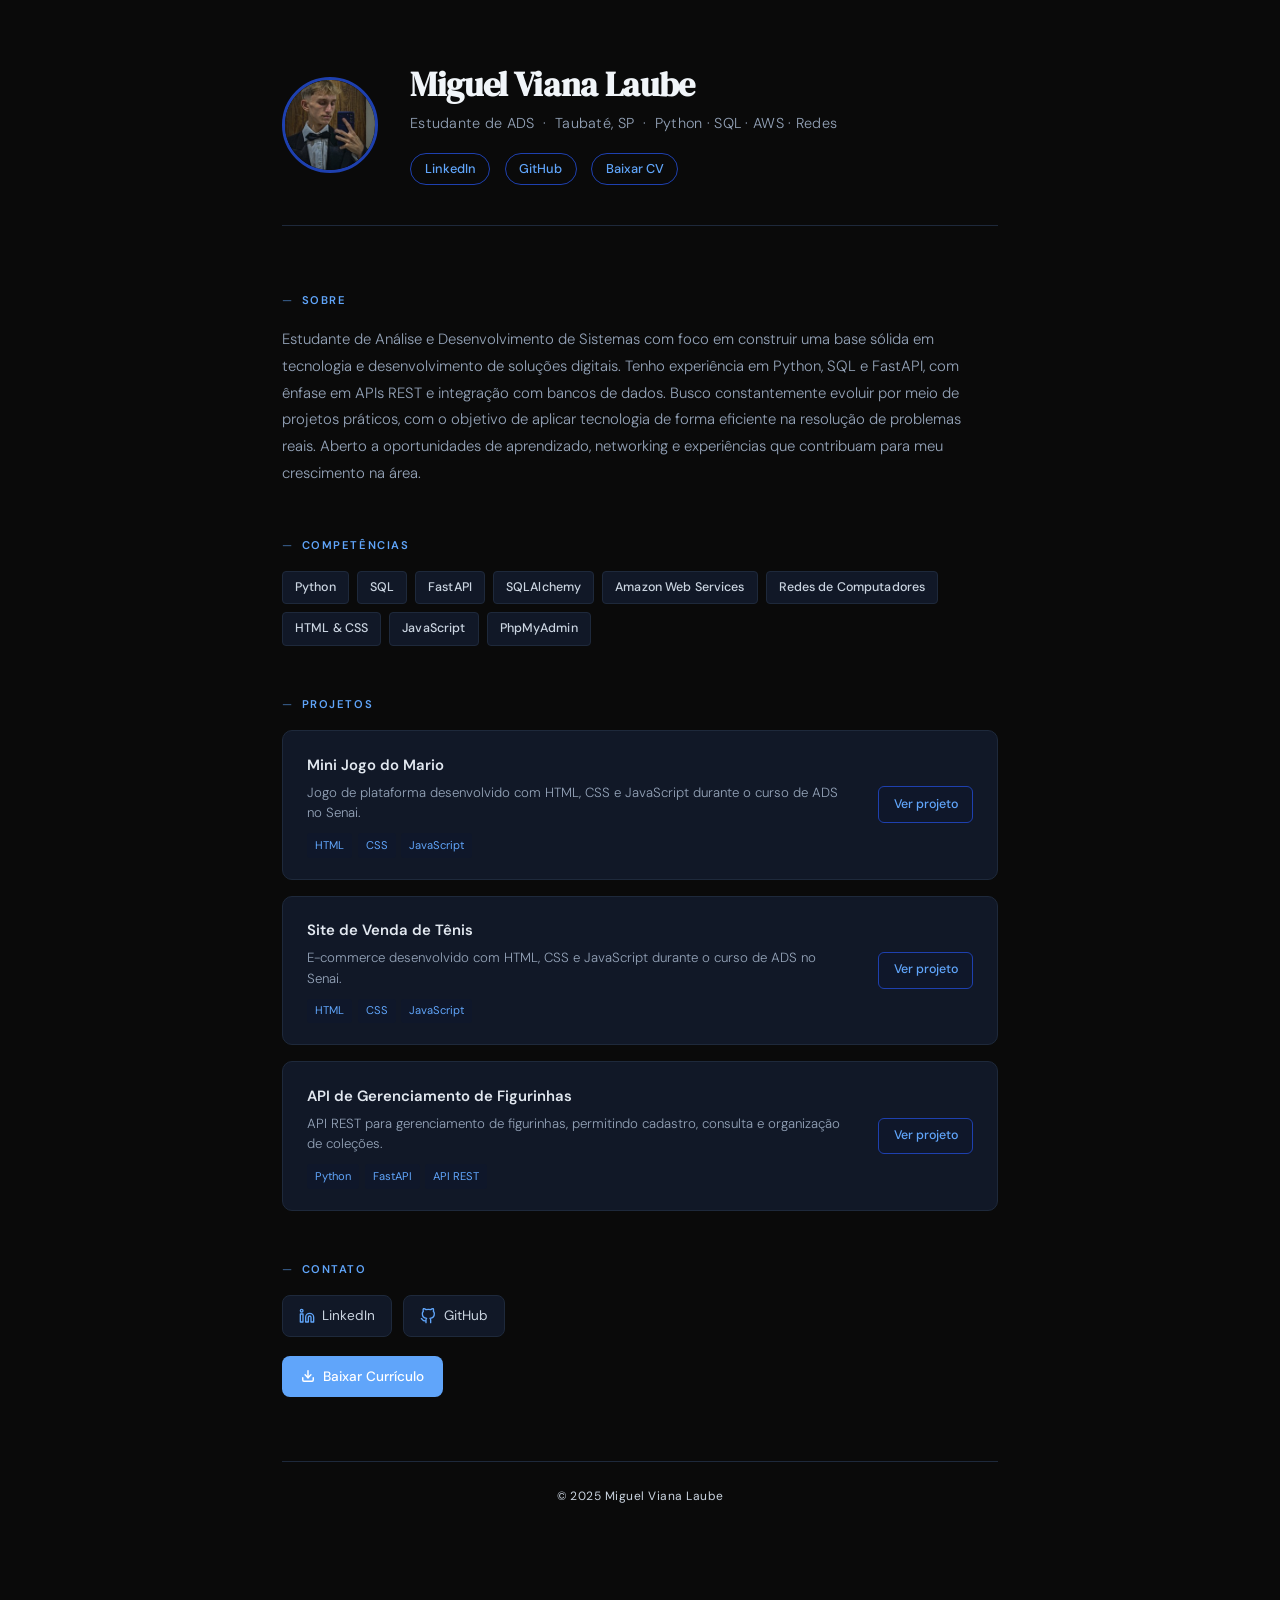
==== index.html @ 4f20aec8 "Atualização do projeto" ====
<!DOCTYPE html>
<html lang="pt-BR">

<head>
  <meta charset="UTF-8" />
  <meta name="viewport" content="width=device-width, initial-scale=1.0" />
  <title>Miguel Viana Laube — Portfólio</title>
  <link
    href="https://fonts.googleapis.com/css2?family=DM+Serif+Display:ital@0;1&family=DM+Sans:ital,opsz,wght@0,9..40,300;0,9..40,400;0,9..40,500;0,9..40,600;1,9..40,300&display=swap"
    rel="stylesheet" />
  <link rel="stylesheet" href="style.css" />
</head>

<body>

  <header>
    <div class="avatar-wrapper" id="avatar-wrapper">
      <span class="avatar-placeholder"><img src="foto.jpg" alt="Miguel Laube" /></span>
      <span class="avatar-label">adicionar foto</span>
    </div>

    <div class="header-text">
      <h1>Miguel Viana Laube</h1>
      <p class="tagline">Estudante de ADS &nbsp;·&nbsp; Taubaté, SP &nbsp;·&nbsp; Python · SQL · AWS · Redes</p>
      <div class="header-links">
        <a href="https://www.linkedin.com/in/miguel-laube-67540333a/" target="_blank">LinkedIn</a>
        <a href="https://github.com/MiguuelLaube" target="_blank">GitHub</a>
        <a href="CurriculoMiguelLaube.pdf" download>Baixar CV</a>
      </div>
    </div>
  </header>

  <section>
    <p class="section-label">Sobre</p>
    <p>
      Estudante de Análise e Desenvolvimento de Sistemas com foco em construir uma base sólida em
      tecnologia e desenvolvimento de soluções digitais. Tenho experiência em Python, SQL e FastAPI,
      com ênfase em APIs REST e integração com bancos de dados. Busco constantemente evoluir por meio de
      projetos práticos, com o objetivo de aplicar tecnologia de forma eficiente na resolução de
      problemas reais. Aberto a oportunidades de aprendizado, networking e experiências que contribuam
      para meu crescimento na área.
    </p>
  </section>

  <section>
    <p class="section-label">Competências</p>
    <div class="skills">
      <span class="skill">Python</span>
      <span class="skill">SQL</span>
      <span class="skill">FastAPI</span>
      <span class="skill">SQLAlchemy</span>
      <span class="skill">Amazon Web Services</span>
      <span class="skill">Redes de Computadores</span>
      <span class="skill">HTML &amp; CSS</span>
      <span class="skill">JavaScript</span>
      <span class="skill">PhpMyAdmin</span>
    </div>
  </section>

  <section>
    <p class="section-label">Projetos</p>
    <div class="projects-grid">

      <div class="project-card">
        <div class="project-body">
          <strong>Mini Jogo do Mario</strong>
          <p>Jogo de plataforma desenvolvido com HTML, CSS e JavaScript durante o curso de ADS no Senai.</p>
          <div class="project-tags">
            <span class="project-tag">HTML</span>
            <span class="project-tag">CSS</span>
            <span class="project-tag">JavaScript</span>
          </div>
        </div>
        <a href="https://github.com/MiguuelLaube/Jogomario.git" class="btn-link" target="_blank">Ver projeto</a>
      </div>
      <div class="project-card">
        <div class="project-body">
          <strong>Site de Venda de Tênis</strong>
          <p>E-commerce desenvolvido com HTML, CSS e JavaScript durante o curso de ADS no Senai.</p>
          <div class="project-tags">
            <span class="project-tag">HTML</span>
            <span class="project-tag">CSS</span>
            <span class="project-tag">JavaScript</span>
          </div>
        </div>
        <a href="https://github.com/MiguuelLaube/Site-Tenis-Senai-Outlet.git" class="btn-link" target="_blank">Ver
          projeto</a>
      </div>

      <div class="project-card">
        <div class="project-body">
          <strong>API de Gerenciamento de Figurinhas</strong>
          <p>API REST para gerenciamento de figurinhas, permitindo cadastro, consulta e organização de coleções.</p>
          <div class="project-tags">
            <span class="project-tag">Python</span>
            <span class="project-tag">FastAPI</span>
            <span class="project-tag">API REST</span>
          </div>
        </div>
        <a href="https://github.com/MiguuelLaube/API-de-figurinhas.git" class="btn-link" target="_blank">Ver projeto</a>
      </div>

    </div>
  </section>

  <section>
    <p class="section-label">Contato</p>
    <div class="contact-row">
      <a class="contact-item" href="https://www.linkedin.com/in/miguel-laube-67540333a/" target="_blank">
        <svg width="16" height="16" viewBox="0 0 24 24" fill="none" stroke="#60a5fa" stroke-width="2"
          stroke-linecap="round" stroke-linejoin="round">
          <path d="M16 8a6 6 0 0 1 6 6v7h-4v-7a2 2 0 0 0-2-2 2 2 0 0 0-2 2v7h-4v-7a6 6 0 0 1 6-6z" />
          <rect x="2" y="9" width="4" height="12" />
          <circle cx="4" cy="4" r="2" />
        </svg>
        LinkedIn
      </a>
      <a class="contact-item" href="https://github.com/MiguuelLaube" target="_blank">
        <svg width="16" height="16" viewBox="0 0 24 24" fill="none" stroke="#60a5fa" stroke-width="2"
          stroke-linecap="round" stroke-linejoin="round">
          <path
            d="M9 19c-5 1.5-5-2.5-7-3m14 6v-3.87a3.37 3.37 0 0 0-.94-2.61c3.14-.35 6.44-1.54 6.44-7A5.44 5.44 0 0 0 20 4.77 5.07 5.07 0 0 0 19.91 1S18.73.65 16 2.48a13.38 13.38 0 0 0-7 0C6.27.65 5.09 1 5.09 1A5.07 5.07 0 0 0 5 4.77a5.44 5.44 0 0 0-1.5 3.78c0 5.42 3.3 6.61 6.44 7A3.37 3.37 0 0 0 9 18.13V22" />
        </svg>
        GitHub
      </a>
    </div>
    <a href="CurriculoMiguelLaube.pdf" download class="cv-btn">
      <svg width="14" height="14" viewBox="0 0 24 24" fill="none" stroke="currentColor" stroke-width="2.5"
        stroke-linecap="round" stroke-linejoin="round">
        <path d="M21 15v4a2 2 0 0 1-2 2H5a2 2 0 0 1-2-2v-4" />
        <polyline points="7 10 12 15 17 10" />
        <line x1="12" y1="15" x2="12" y2="3" />
      </svg>
      Baixar Currículo
    </a>
  </section>

  <footer>© 2025 Miguel Viana Laube</footer>

</body>

</html>
---- style.css ----
:root {
  --navy: #e2e8f0;
  --blue: #60a5fa;
  --blue-mid: #3b82f6;
  --blue-light: #1e40af;
  --ink: #cbd5e1;
  --muted: #94a3b8;
  --border: #1e293b;
  --bg: #0a0a0a;
  --white: #111827;
  --accent: #0f172a;
}

*, *::before, *::after { box-sizing: border-box; margin: 0; padding: 0; }

html { scroll-behavior: smooth; }

body {
  font-family: 'DM Sans', sans-serif;
  background: var(--bg);
  color: var(--ink);
  max-width: 780px;
  margin: 0 auto;
  padding: 4rem 2rem 6rem;
  font-size: 15px;
  line-height: 1.75;
}

/* Header */
header {
  display: flex;
  align-items: center;
  gap: 2rem;
  margin-bottom: 4rem;
  padding-bottom: 2.5rem;
  border-bottom: 1px solid var(--border);
}

.avatar-wrapper {
  flex-shrink: 0;
  width: 96px;
  height: 96px;
  border-radius: 50%;
  overflow: hidden;
  background: var(--accent);
  border: 3px solid var(--blue-light);
  display: flex;
  align-items: center;
  justify-content: center;
  position: relative;
}

.avatar-wrapper img {
  width: 100%;
  height: 100%;
  object-fit: cover;
  display: block;
}

.avatar-placeholder {
  font-size: 2.4rem;
  color: var(--blue-mid);
  user-select: none;
  line-height: 1;
}

.avatar-label {
  position: absolute;
  bottom: -22px;
  left: 50%;
  transform: translateX(-50%);
  font-size: 0.65rem;
  color: var(--muted);
  white-space: nowrap;
  font-style: italic;
  pointer-events: none;
}

.header-text h1 {
  font-family: 'DM Serif Display', serif;
  font-size: 2.1rem;
  color: #f1f5f9;
  line-height: 1.2;
  letter-spacing: -0.01em;
}

.header-text .tagline {
  color: var(--muted);
  font-size: 0.9rem;
  margin-top: 0.4rem;
  font-weight: 300;
  letter-spacing: 0.02em;
}

.header-links {
  display: flex;
  gap: 0.9rem;
  margin-top: 1rem;
  flex-wrap: wrap;
}

.header-links a {
  font-size: 0.8rem;
  font-weight: 500;
  color: var(--blue);
  text-decoration: none;
  border: 1px solid var(--blue-light);
  border-radius: 99px;
  padding: 0.25rem 0.85rem;
  transition: background 0.18s, color 0.18s;
}

.header-links a:hover {
  background: var(--blue);
  color: #fff;
  border-color: var(--blue);
}

/* Sections */
section { margin-bottom: 3rem; }

.section-label {
  font-size: 0.7rem;
  text-transform: uppercase;
  letter-spacing: 0.14em;
  color: var(--blue);
  font-weight: 600;
  margin-bottom: 1rem;
}

.section-label::before {
  content: '—';
  margin-right: 0.5rem;
  opacity: 0.5;
}

p {
  color: #94a3b8;
  font-size: 0.93rem;
  font-weight: 300;
  line-height: 1.8;
}

/* Skills */
.skills {
  display: flex;
  flex-wrap: wrap;
  gap: 0.5rem;
}

.skill {
  font-size: 0.78rem;
  font-weight: 500;
  color: #cbd5e1;
  background: var(--white);
  border: 1px solid var(--border);
  border-radius: 4px;
  padding: 0.3rem 0.75rem;
  letter-spacing: 0.01em;
  transition: border-color 0.15s, background 0.15s;
}

.skill:hover {
  border-color: var(--blue-light);
  background: var(--accent);
}

/* Projects */
.projects-grid {
  display: grid;
  gap: 1rem;
}

.project-card {
  background: var(--white);
  border: 1px solid var(--border);
  border-radius: 10px;
  padding: 1.3rem 1.5rem;
  display: flex;
  justify-content: space-between;
  align-items: flex-start;
  gap: 1.5rem;
  transition: box-shadow 0.2s, border-color 0.2s;
}

.project-card:hover {
  box-shadow: 0 4px 20px rgba(29, 78, 216, 0.08);
  border-color: var(--blue-light);
}

.project-body { flex: 1; }

.project-body strong {
  display: block;
  font-size: 0.93rem;
  font-weight: 600;
  color: #e2e8f0;
  margin-bottom: 0.3rem;
}

.project-body p {
  font-size: 0.83rem;
  color: var(--muted);
  line-height: 1.55;
}

.project-tags {
  display: flex;
  flex-wrap: wrap;
  gap: 0.35rem;
  margin-top: 0.6rem;
}

.project-tag {
  font-size: 0.7rem;
  color: var(--blue);
  background: var(--accent);
  border-radius: 3px;
  padding: 0.15rem 0.5rem;
}

.btn-link {
  display: inline-block;
  font-size: 0.78rem;
  font-weight: 500;
  color: var(--blue);
  background: var(--accent);
  border: 1px solid var(--blue-light);
  border-radius: 6px;
  padding: 0.4rem 0.9rem;
  text-decoration: none;
  white-space: nowrap;
  flex-shrink: 0;
  align-self: center;
  transition: background 0.18s, color 0.18s;
}

.btn-link:hover {
  background: var(--blue);
  color: #fff;
  border-color: var(--blue);
}

.btn-link.disabled {
  opacity: 0.35;
  pointer-events: none;
}

/* Contact */
.contact-row {
  display: flex;
  flex-wrap: wrap;
  gap: 0.7rem;
  margin-top: 0.5rem;
}

.contact-item {
  display: flex;
  align-items: center;
  gap: 0.45rem;
  font-size: 0.85rem;
  color: #cbd5e1;
  text-decoration: none;
  font-weight: 400;
  border: 1px solid var(--border);
  border-radius: 8px;
  padding: 0.5rem 1rem;
  background: var(--white);
  transition: border-color 0.18s, box-shadow 0.18s;
}

.contact-item:hover {
  border-color: var(--blue-light);
  box-shadow: 0 2px 10px rgba(29, 78, 216, 0.07);
}

.contact-item svg {
  flex-shrink: 0;
}

.cv-btn {
  display: inline-flex;
  align-items: center;
  gap: 0.5rem;
  font-size: 0.85rem;
  font-weight: 500;
  color: #fff;
  background: var(--blue);
  border: none;
  border-radius: 8px;
  padding: 0.55rem 1.2rem;
  text-decoration: none;
  margin-top: 1.2rem;
  cursor: pointer;
  transition: background 0.18s;
}

.cv-btn:hover { background: #1a43c8; }

/* Footer */
footer {
  margin-top: 4rem;
  padding-top: 1.5rem;
  border-top: 1px solid var(--border);
  font-size: 0.75rem;
  color: #cbd5e1;
  text-align: center;
  letter-spacing: 0.04em;
}

/* Responsive */
@media (max-width: 520px) {
  header { flex-direction: column; align-items: flex-start; gap: 1.2rem; }
  .project-card { flex-direction: column; }
  .btn-link { align-self: flex-start; }
}
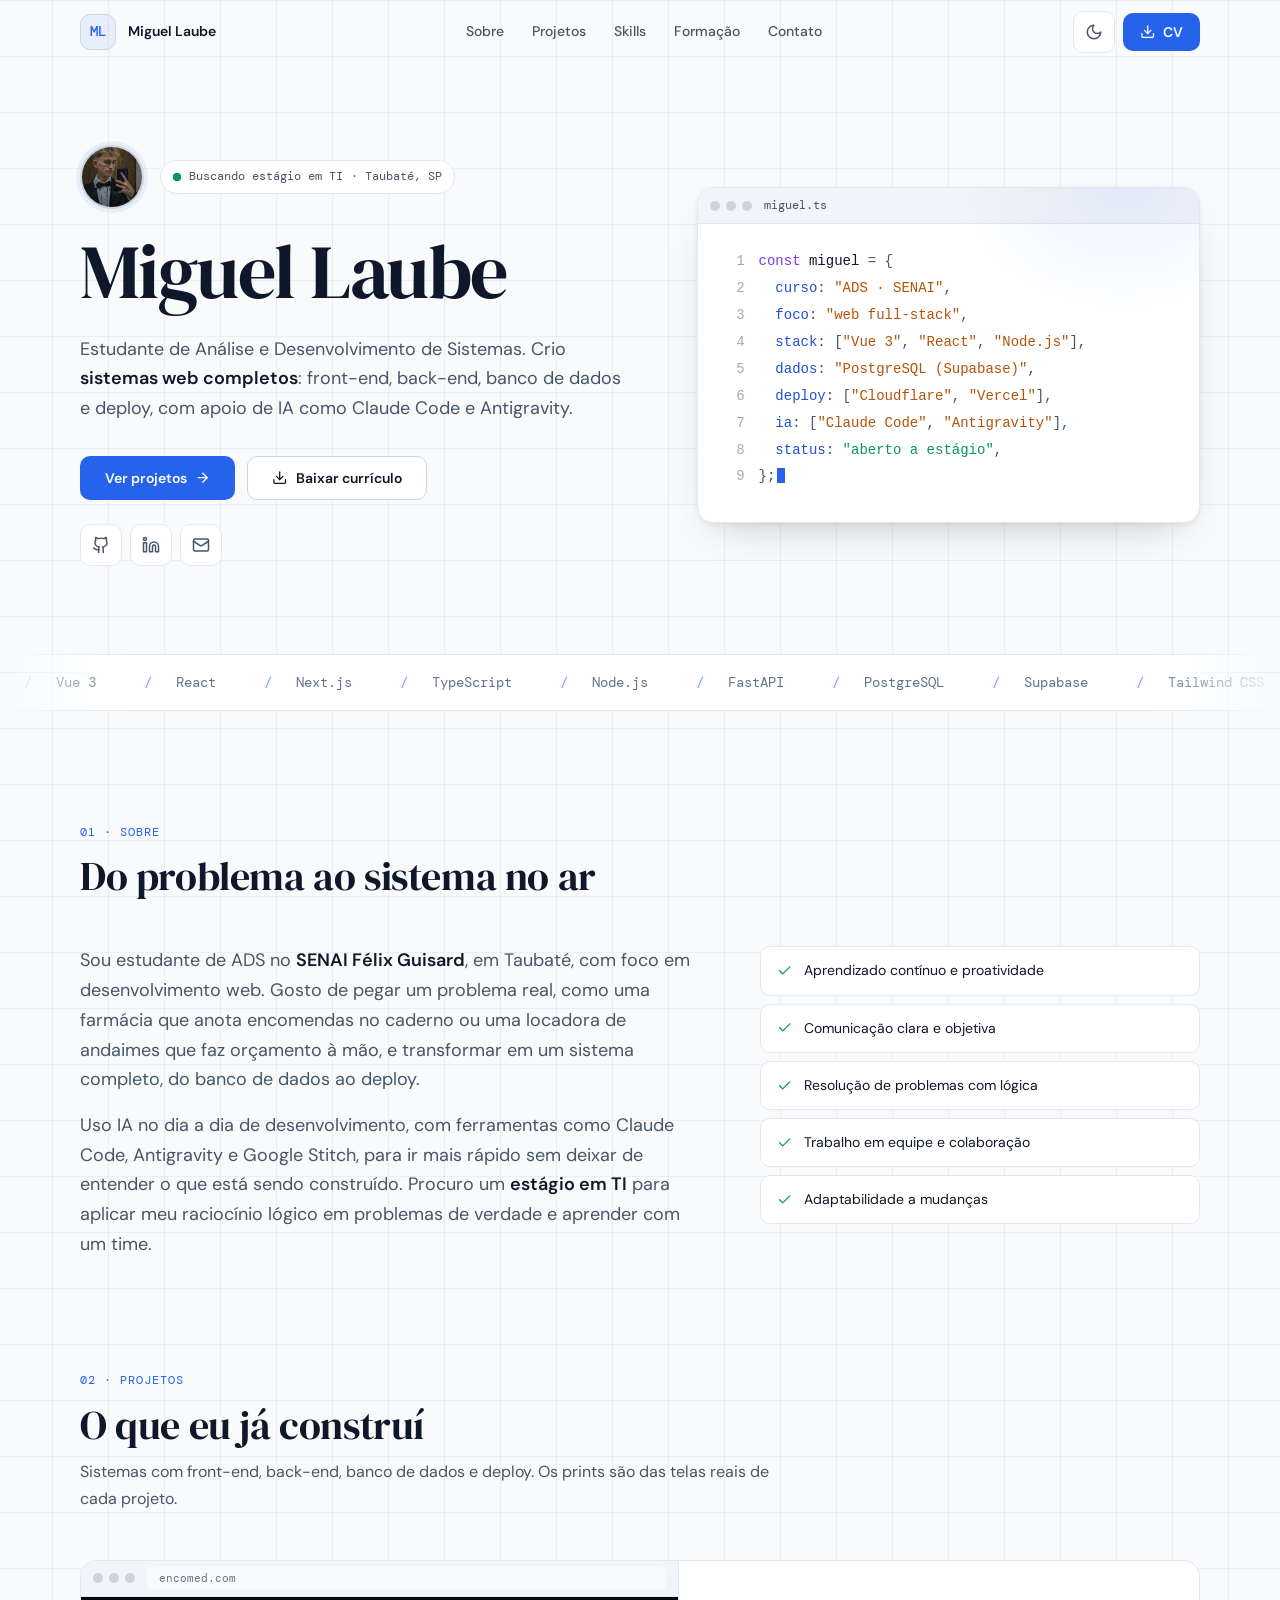
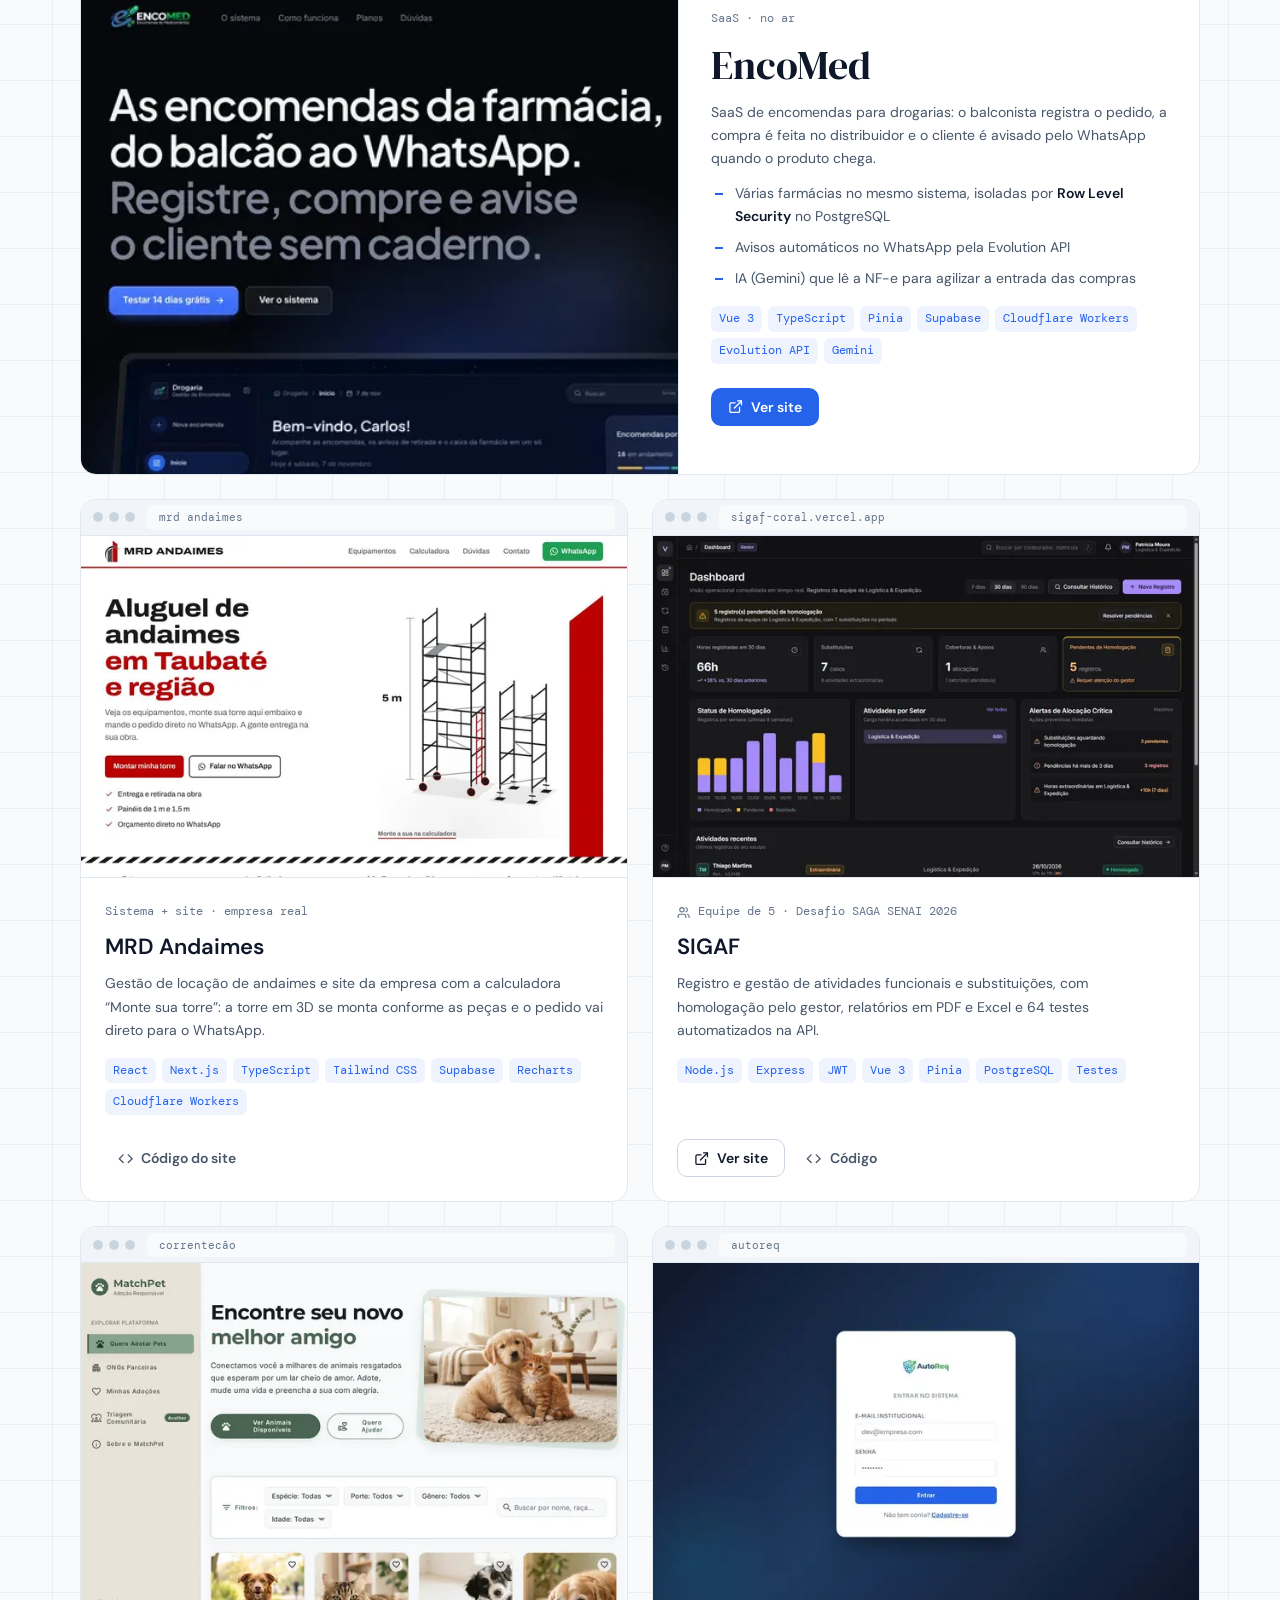
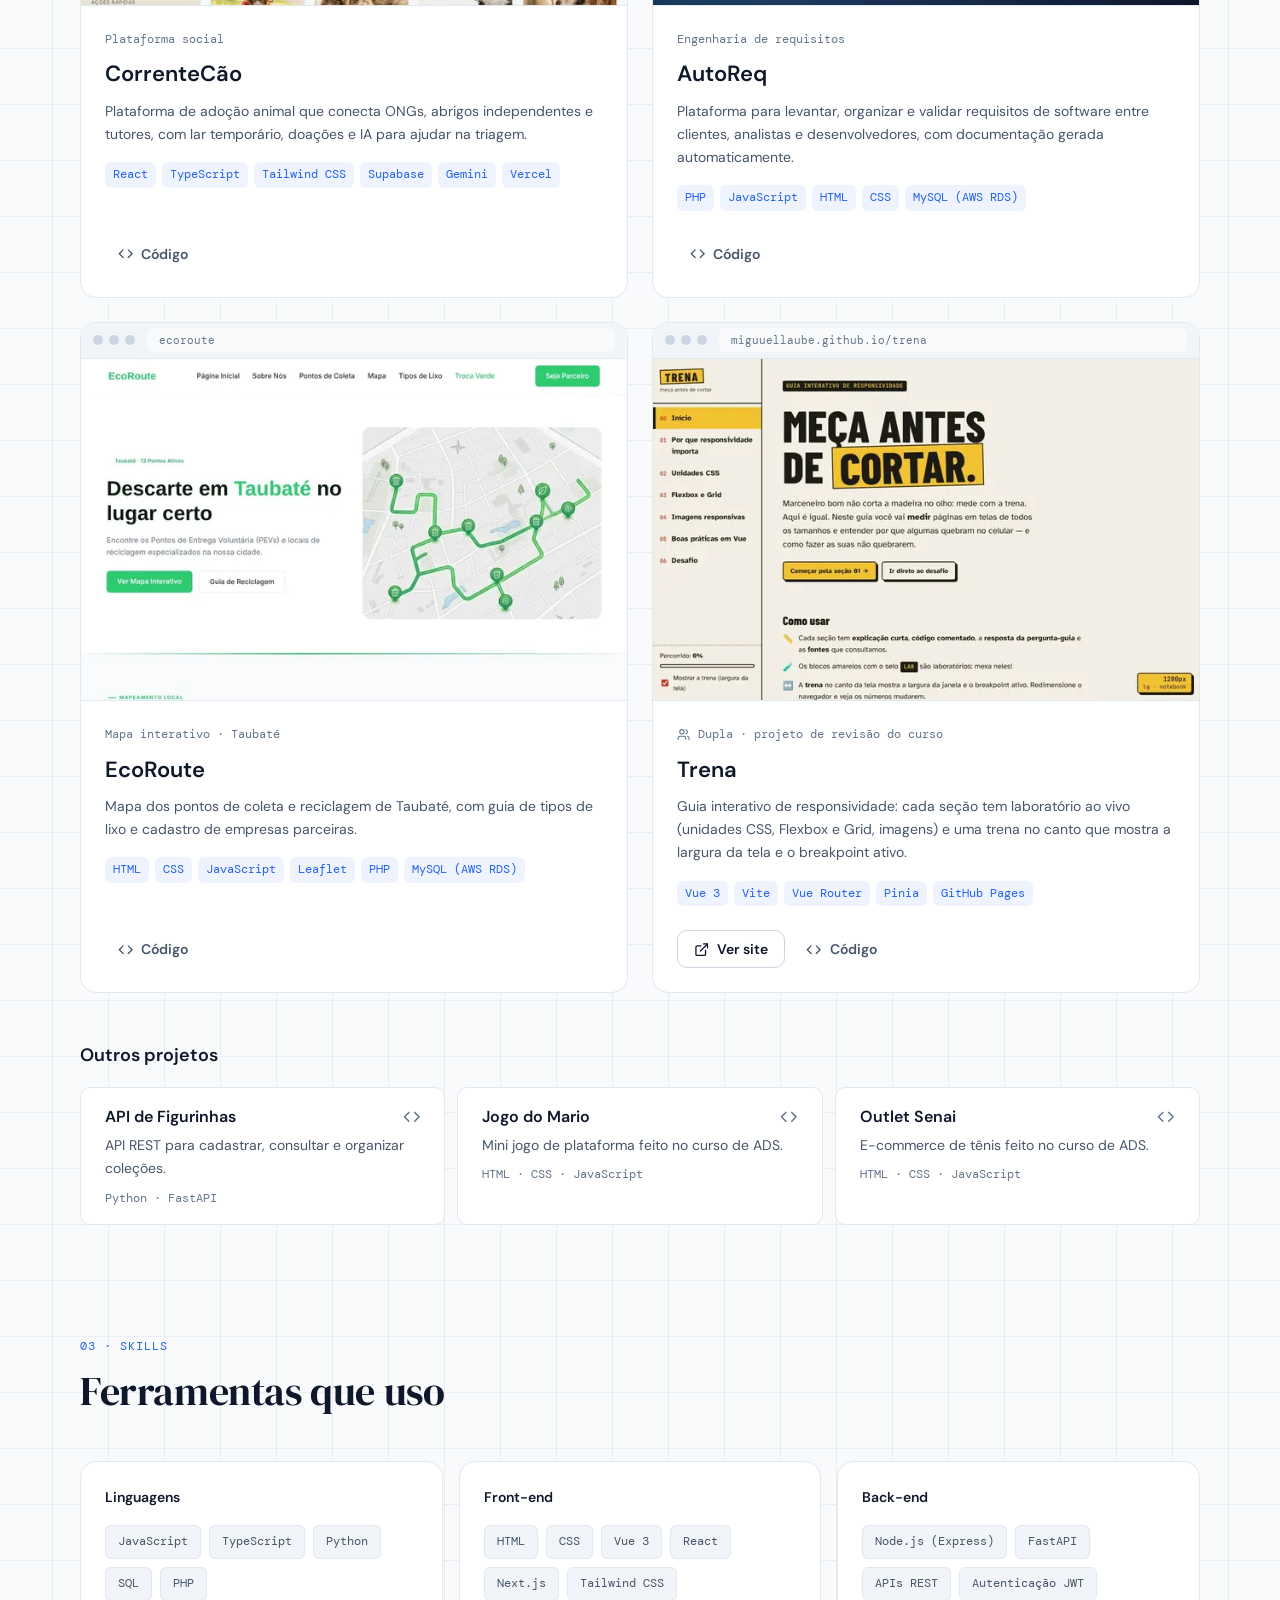
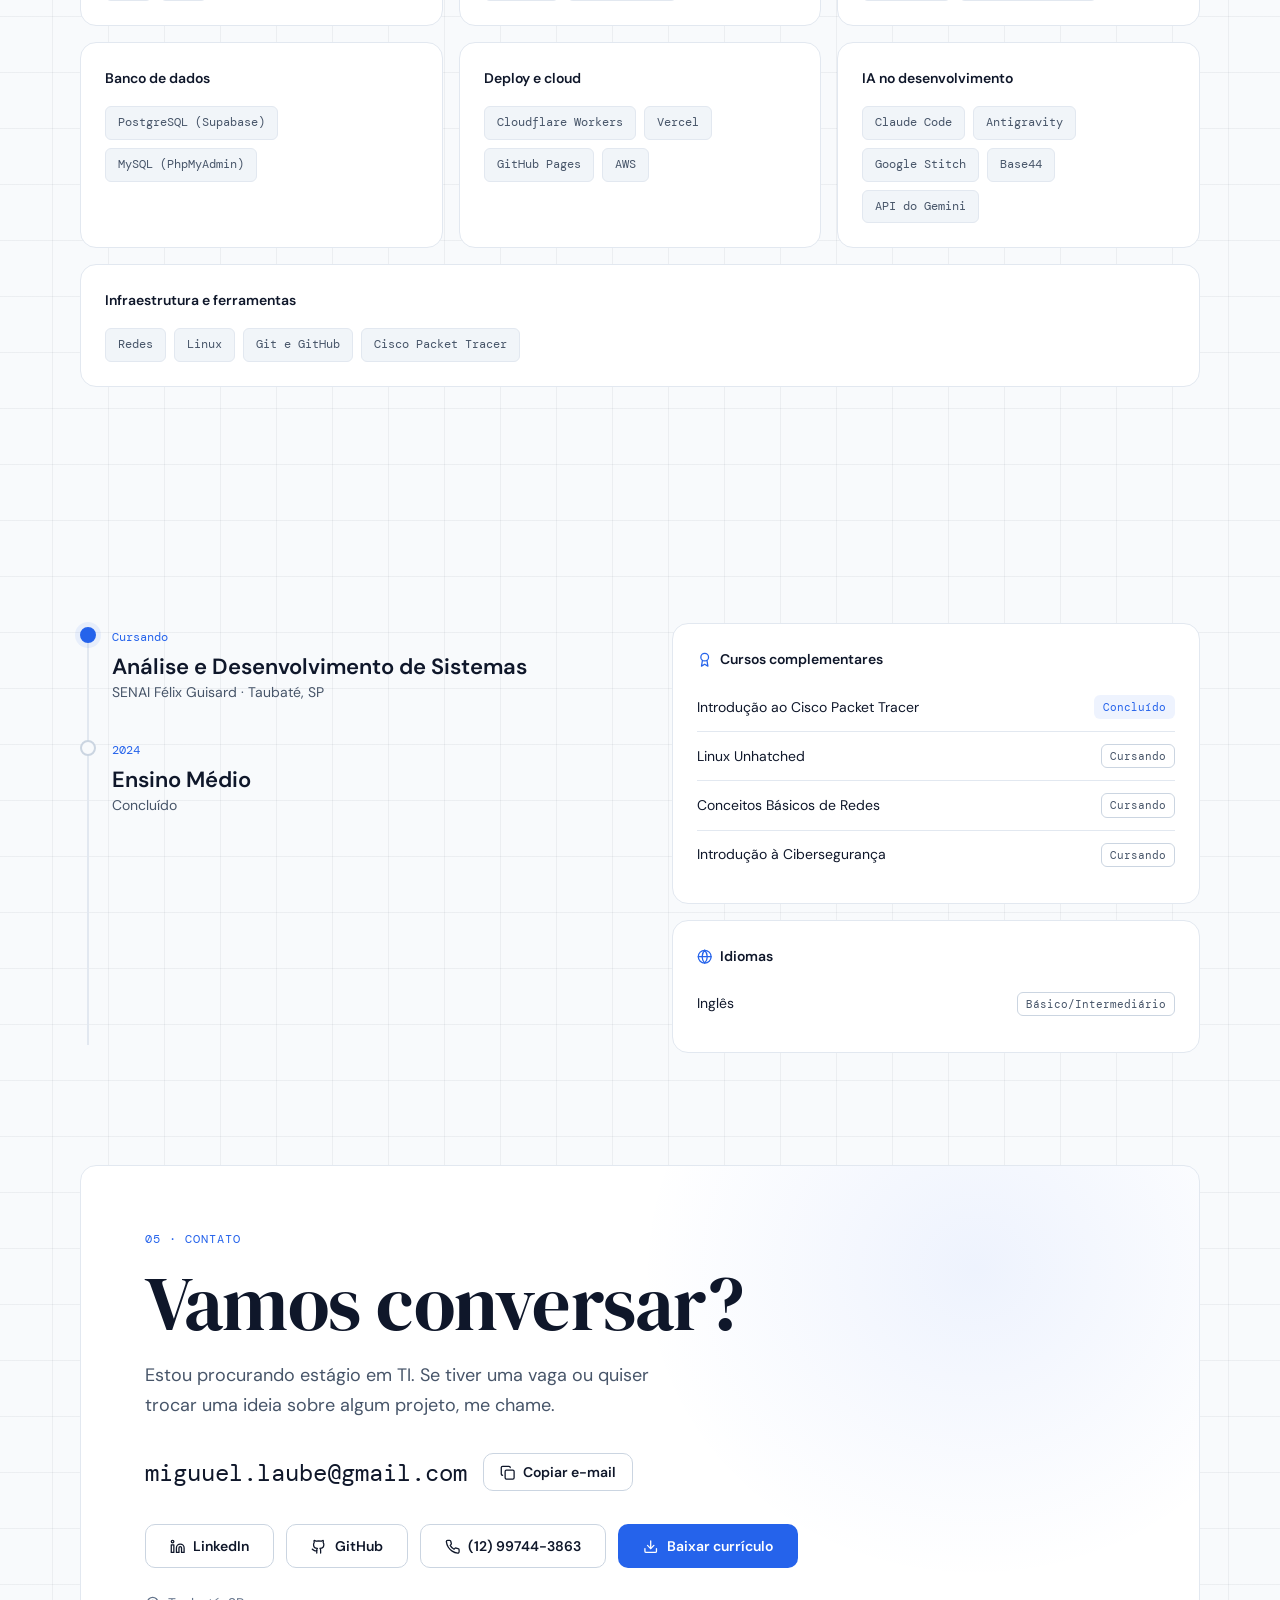
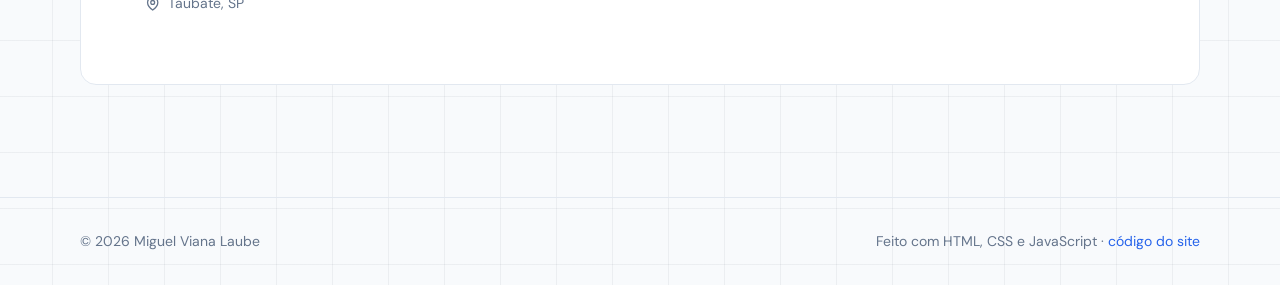
==== commit 33330641: "Atualiza o portfólio com base no novo currículo - Novo layout responsivo (celular, tablet e desktop)" ====
--- a/index.html
+++ b/index.html
@@ -4,139 +4,536 @@
 <head>
   <meta charset="UTF-8" />
   <meta name="viewport" content="width=device-width, initial-scale=1.0" />
-  <title>Miguel Viana Laube — Portfólio</title>
+  <title>Miguel Laube · Desenvolvedor Web</title>
+  <meta name="description"
+    content="Portfólio de Miguel Viana Laube, estudante de ADS no SENAI Félix Guisard (Taubaté, SP). Sistemas web completos: front-end, back-end, banco de dados e deploy." />
+  <meta name="theme-color" content="#0a0d14" />
+  <meta property="og:type" content="website" />
+  <meta property="og:title" content="Miguel Laube · Desenvolvedor Web" />
+  <meta property="og:description"
+    content="Sistemas web completos: front-end, back-end, banco de dados e deploy. Buscando estágio em TI." />
+  <meta property="og:image" content="https://miguuellaube.github.io/portifolio/assets/og.png" />
+  <meta property="og:url" content="https://miguuellaube.github.io/portifolio/" />
+  <meta name="twitter:card" content="summary_large_image" />
+  <link rel="icon" href="assets/favicon.svg" type="image/svg+xml" />
+
+  <script>
+    // Aplica o tema antes de pintar a página (evita piscar).
+    (function () {
+      document.documentElement.classList.add('js');
+      var t = null;
+      try { t = localStorage.getItem('tema'); } catch (e) { }
+      if (!t) t = window.matchMedia && matchMedia('(prefers-color-scheme: light)').matches ? 'light' : 'dark';
+      document.documentElement.setAttribute('data-theme', t);
+    })();
+  </script>
+
+  <link rel="preconnect" href="https://fonts.googleapis.com" />
+  <link rel="preconnect" href="https://fonts.gstatic.com" crossorigin />
   <link
-    href="https://fonts.googleapis.com/css2?family=DM+Serif+Display:ital@0;1&family=DM+Sans:ital,opsz,wght@0,9..40,300;0,9..40,400;0,9..40,500;0,9..40,600;1,9..40,300&display=swap"
+    href="https://fonts.googleapis.com/css2?family=DM+Mono:wght@400;500&family=DM+Sans:opsz,wght@9..40,400;9..40,500;9..40,600&family=DM+Serif+Display&display=swap"
     rel="stylesheet" />
   <link rel="stylesheet" href="style.css" />
+  <script src="script.js" defer></script>
 </head>
 
 <body>
-
-  <header>
-    <div class="avatar-wrapper" id="avatar-wrapper">
-      <span class="avatar-placeholder"><img src="foto.jpg" alt="Miguel Laube" /></span>
-      <span class="avatar-label">adicionar foto</span>
-    </div>
-
-    <div class="header-text">
-      <h1>Miguel Viana Laube</h1>
-      <p class="tagline">Estudante de ADS &nbsp;·&nbsp; Taubaté, SP &nbsp;·&nbsp; Python · SQL · AWS · Redes</p>
-      <div class="header-links">
-        <a href="https://www.linkedin.com/in/miguel-laube-67540333a/" target="_blank">LinkedIn</a>
-        <a href="https://github.com/MiguuelLaube" target="_blank">GitHub</a>
-        <a href="CurriculoMiguelLaube.pdf" download>Baixar CV</a>
+  <a class="skip-link" href="#conteudo">Pular para o conteúdo</a>
+  <div class="progress" aria-hidden="true"><span></span></div>
+
+  <!-- Ícones (SVG sprite, traço estilo Lucide) -->
+  <svg width="0" height="0" style="position:absolute" aria-hidden="true">
+    <symbol id="i-github" viewBox="0 0 24 24"><path d="M15 22v-4a4.8 4.8 0 0 0-1-3.5c3 0 6-2 6-5.5.08-1.25-.27-2.48-1-3.5.28-1.15.28-2.35 0-3.5 0 0-1 0-3 1.5-2.64-.5-5.36-.5-8 0C6 2 5 2 5 2c-.3 1.15-.3 2.35 0 3.5A5.4 5.4 0 0 0 4 9c0 3.5 3 5.5 6 5.5-.39.49-.68 1.05-.85 1.65S8.93 17.38 9 18v4"/><path d="M9 18c-4.51 2-5-2-7-2"/></symbol>
+    <symbol id="i-linkedin" viewBox="0 0 24 24"><path d="M16 8a6 6 0 0 1 6 6v7h-4v-7a2 2 0 0 0-2-2 2 2 0 0 0-2 2v7h-4v-7a6 6 0 0 1 6-6z"/><rect width="4" height="12" x="2" y="9"/><circle cx="4" cy="4" r="2"/></symbol>
+    <symbol id="i-mail" viewBox="0 0 24 24"><rect width="20" height="16" x="2" y="4" rx="2"/><path d="m22 7-8.97 5.7a1.94 1.94 0 0 1-2.06 0L2 7"/></symbol>
+    <symbol id="i-phone" viewBox="0 0 24 24"><path d="M22 16.92v3a2 2 0 0 1-2.18 2 19.79 19.79 0 0 1-8.63-3.07 19.5 19.5 0 0 1-6-6 19.79 19.79 0 0 1-3.07-8.67A2 2 0 0 1 4.11 2h3a2 2 0 0 1 2 1.72 12.84 12.84 0 0 0 .7 2.81 2 2 0 0 1-.45 2.11L8.09 9.91a16 16 0 0 0 6 6l1.27-1.27a2 2 0 0 1 2.11-.45 12.84 12.84 0 0 0 2.81.7A2 2 0 0 1 22 16.92z"/></symbol>
+    <symbol id="i-download" viewBox="0 0 24 24"><path d="M21 15v4a2 2 0 0 1-2 2H5a2 2 0 0 1-2-2v-4"/><polyline points="7 10 12 15 17 10"/><line x1="12" x2="12" y1="15" y2="3"/></symbol>
+    <symbol id="i-arrow" viewBox="0 0 24 24"><path d="M5 12h14"/><path d="m12 5 7 7-7 7"/></symbol>
+    <symbol id="i-external" viewBox="0 0 24 24"><path d="M15 3h6v6"/><path d="M10 14 21 3"/><path d="M18 13v6a2 2 0 0 1-2 2H5a2 2 0 0 1-2-2V8a2 2 0 0 1 2-2h6"/></symbol>
+    <symbol id="i-code" viewBox="0 0 24 24"><polyline points="16 18 22 12 16 6"/><polyline points="8 6 2 12 8 18"/></symbol>
+    <symbol id="i-sun" viewBox="0 0 24 24"><circle cx="12" cy="12" r="4"/><path d="M12 2v2M12 20v2m-7.07-14.07 1.41 1.41m11.32 11.32 1.41 1.41M2 12h2m16 0h2M6.34 17.66l-1.41 1.41M19.07 4.93l-1.41 1.41"/></symbol>
+    <symbol id="i-moon" viewBox="0 0 24 24"><path d="M12 3a6 6 0 0 0 9 9 9 9 0 1 1-9-9Z"/></symbol>
+    <symbol id="i-menu" viewBox="0 0 24 24"><line x1="4" x2="20" y1="7" y2="7"/><line x1="4" x2="20" y1="12" y2="12"/><line x1="4" x2="20" y1="17" y2="17"/></symbol>
+    <symbol id="i-x" viewBox="0 0 24 24"><path d="M18 6 6 18"/><path d="m6 6 12 12"/></symbol>
+    <symbol id="i-copy" viewBox="0 0 24 24"><rect width="14" height="14" x="8" y="8" rx="2"/><path d="M4 16c-1.1 0-2-.9-2-2V4c0-1.1.9-2 2-2h10c1.1 0 2 .9 2 2"/></symbol>
+    <symbol id="i-check" viewBox="0 0 24 24"><path d="M20 6 9 17l-5-5"/></symbol>
+    <symbol id="i-pin" viewBox="0 0 24 24"><path d="M20 10c0 6-8 12-8 12s-8-6-8-12a8 8 0 0 1 16 0Z"/><circle cx="12" cy="10" r="3"/></symbol>
+    <symbol id="i-users" viewBox="0 0 24 24"><path d="M16 21v-2a4 4 0 0 0-4-4H6a4 4 0 0 0-4 4v2"/><circle cx="9" cy="7" r="4"/><path d="M22 21v-2a4 4 0 0 0-3-3.87M16 3.13a4 4 0 0 1 0 7.75"/></symbol>
+    <symbol id="i-award" viewBox="0 0 24 24"><circle cx="12" cy="8" r="6"/><path d="M15.48 12.89 17 22l-5-3-5 3 1.52-9.11"/></symbol>
+    <symbol id="i-globe" viewBox="0 0 24 24"><circle cx="12" cy="12" r="10"/><path d="M12 2a14.5 14.5 0 0 0 0 20 14.5 14.5 0 0 0 0-20"/><path d="M2 12h20"/></symbol>
+  </svg>
+
+  <header class="nav" id="nav">
+    <div class="nav__inner container">
+      <a class="nav__brand" href="#inicio" aria-label="Miguel Laube, início">
+        <span class="nav__mono" aria-hidden="true">ML</span>
+        <span class="nav__name">Miguel Laube</span>
+      </a>
+
+      <nav class="nav__menu" id="menu" aria-label="Principal">
+        <ul>
+          <li><a href="#sobre">Sobre</a></li>
+          <li><a href="#projetos">Projetos</a></li>
+          <li><a href="#skills">Skills</a></li>
+          <li><a href="#formacao">Formação</a></li>
+          <li><a href="#contato">Contato</a></li>
+        </ul>
+        <a class="btn btn--primary nav__cv-mobile" href="CurriculoMiguelLaube.pdf" download>
+          <svg class="icon" aria-hidden="true"><use href="#i-download" /></svg> Baixar currículo
+        </a>
+      </nav>
+
+      <div class="nav__actions">
+        <button class="icon-btn" id="tema" type="button" aria-label="Mudar para tema claro">
+          <svg class="icon icon--sun" aria-hidden="true"><use href="#i-sun" /></svg>
+          <svg class="icon icon--moon" aria-hidden="true"><use href="#i-moon" /></svg>
+        </button>
+        <a class="btn btn--primary btn--sm nav__cv" href="CurriculoMiguelLaube.pdf" download>
+          <svg class="icon" aria-hidden="true"><use href="#i-download" /></svg> CV
+        </a>
+        <button class="icon-btn nav__toggle" id="menu-btn" type="button" aria-controls="menu" aria-expanded="false"
+          aria-label="Abrir menu">
+          <svg class="icon icon--open" aria-hidden="true"><use href="#i-menu" /></svg>
+          <svg class="icon icon--close" aria-hidden="true"><use href="#i-x" /></svg>
+        </button>
       </div>
     </div>
   </header>
 
-  <section>
-    <p class="section-label">Sobre</p>
-    <p>
-      Estudante de Análise e Desenvolvimento de Sistemas com foco em construir uma base sólida em
-      tecnologia e desenvolvimento de soluções digitais. Tenho experiência em Python, SQL e FastAPI,
-      com ênfase em APIs REST e integração com bancos de dados. Busco constantemente evoluir por meio de
-      projetos práticos, com o objetivo de aplicar tecnologia de forma eficiente na resolução de
-      problemas reais. Aberto a oportunidades de aprendizado, networking e experiências que contribuam
-      para meu crescimento na área.
-    </p>
-  </section>
-
-  <section>
-    <p class="section-label">Competências</p>
-    <div class="skills">
-      <span class="skill">Python</span>
-      <span class="skill">SQL</span>
-      <span class="skill">FastAPI</span>
-      <span class="skill">SQLAlchemy</span>
-      <span class="skill">Amazon Web Services</span>
-      <span class="skill">Redes de Computadores</span>
-      <span class="skill">HTML &amp; CSS</span>
-      <span class="skill">JavaScript</span>
-      <span class="skill">PhpMyAdmin</span>
+  <main id="conteudo">
+    <!-- HERO -->
+    <section class="hero container" id="inicio" aria-labelledby="hero-title">
+      <div class="hero__text">
+        <div class="hero__id intro" style="--d:0">
+          <img class="hero__photo" src="foto.jpg" width="200" height="200" alt="Foto de Miguel Laube" />
+          <p class="status"><span class="status__dot" aria-hidden="true"></span>Buscando estágio em TI<span class="status__where"> · Taubaté, SP</span></p>
+        </div>
+
+        <h1 class="hero__title intro" id="hero-title" style="--d:1">Miguel Laube</h1>
+        <p class="hero__lead intro" style="--d:2">
+          Estudante de Análise e Desenvolvimento de Sistemas. Crio <strong>sistemas web completos</strong>:
+          front-end, back-end, banco de dados e deploy, com apoio de IA como Claude Code e Antigravity.
+        </p>
+
+        <div class="hero__cta intro" style="--d:3">
+          <a class="btn btn--primary" href="#projetos">Ver projetos
+            <svg class="icon" aria-hidden="true"><use href="#i-arrow" /></svg></a>
+          <a class="btn btn--secondary" href="CurriculoMiguelLaube.pdf" download>
+            <svg class="icon" aria-hidden="true"><use href="#i-download" /></svg> Baixar currículo</a>
+        </div>
+
+        <ul class="hero__social intro" style="--d:4" aria-label="Redes">
+          <li><a class="icon-btn" href="https://github.com/MiguuelLaube" target="_blank" rel="noopener"
+              aria-label="GitHub"><svg class="icon" aria-hidden="true"><use href="#i-github" /></svg></a></li>
+          <li><a class="icon-btn" href="https://www.linkedin.com/in/miguel-laube-67540333a/" target="_blank"
+              rel="noopener" aria-label="LinkedIn"><svg class="icon" aria-hidden="true"><use href="#i-linkedin" /></svg></a></li>
+          <li><a class="icon-btn" href="mailto:miguuel.laube@gmail.com" aria-label="E-mail"><svg class="icon"
+                aria-hidden="true"><use href="#i-mail" /></svg></a></li>
+        </ul>
+      </div>
+
+      <figure class="code-card intro" style="--d:2" aria-label="Resumo em formato de código">
+        <div class="code-card__bar" aria-hidden="true">
+          <span class="dots"><i></i><i></i><i></i></span>
+          <span class="code-card__tab">miguel.ts</span>
+        </div>
+        <pre class="code-card__body" id="codigo"><code><span class="ln"><span class="k">const</span> <span class="v">miguel</span> = {</span>
+<span class="ln">  <span class="p">curso</span>: <span class="s">"ADS · SENAI"</span>,</span>
+<span class="ln">  <span class="p">foco</span>: <span class="s">"web full-stack"</span>,</span>
+<span class="ln">  <span class="p">stack</span>: [<span class="s">"Vue 3"</span>, <span class="s">"React"</span>, <span class="s">"Node.js"</span>],</span>
+<span class="ln">  <span class="p">dados</span>: <span class="s">"PostgreSQL (Supabase)"</span>,</span>
+<span class="ln">  <span class="p">deploy</span>: [<span class="s">"Cloudflare"</span>, <span class="s">"Vercel"</span>],</span>
+<span class="ln">  <span class="p">ia</span>: [<span class="s">"Claude Code"</span>, <span class="s">"Antigravity"</span>],</span>
+<span class="ln">  <span class="p">status</span>: <span class="s ok">"aberto a estágio"</span>,</span>
+<span class="ln">};<span class="caret" aria-hidden="true"></span></span></code></pre>
+      </figure>
+    </section>
+
+    <!-- FAIXA DE STACK -->
+    <div class="marquee" aria-hidden="true">
+      <div class="marquee__track">
+        <span>Vue 3</span><span>React</span><span>Next.js</span><span>TypeScript</span><span>Node.js</span><span>FastAPI</span><span>PostgreSQL</span><span>Supabase</span><span>Tailwind CSS</span><span>Cloudflare Workers</span><span>Vercel</span><span>AWS</span><span>PHP</span><span>MySQL</span><span>Python</span><span>Git</span>
+        <span>Vue 3</span><span>React</span><span>Next.js</span><span>TypeScript</span><span>Node.js</span><span>FastAPI</span><span>PostgreSQL</span><span>Supabase</span><span>Tailwind CSS</span><span>Cloudflare Workers</span><span>Vercel</span><span>AWS</span><span>PHP</span><span>MySQL</span><span>Python</span><span>Git</span>
+      </div>
     </div>
-  </section>
-
-  <section>
-    <p class="section-label">Projetos</p>
-    <div class="projects-grid">
-
-      <div class="project-card">
-        <div class="project-body">
-          <strong>Mini Jogo do Mario</strong>
-          <p>Jogo de plataforma desenvolvido com HTML, CSS e JavaScript durante o curso de ADS no Senai.</p>
-          <div class="project-tags">
-            <span class="project-tag">HTML</span>
-            <span class="project-tag">CSS</span>
-            <span class="project-tag">JavaScript</span>
-          </div>
-        </div>
-        <a href="https://github.com/MiguuelLaube/Jogomario.git" class="btn-link" target="_blank">Ver projeto</a>
-      </div>
-      <div class="project-card">
-        <div class="project-body">
-          <strong>Site de Venda de Tênis</strong>
-          <p>E-commerce desenvolvido com HTML, CSS e JavaScript durante o curso de ADS no Senai.</p>
-          <div class="project-tags">
-            <span class="project-tag">HTML</span>
-            <span class="project-tag">CSS</span>
-            <span class="project-tag">JavaScript</span>
-          </div>
-        </div>
-        <a href="https://github.com/MiguuelLaube/Site-Tenis-Senai-Outlet.git" class="btn-link" target="_blank">Ver
-          projeto</a>
-      </div>
-
-      <div class="project-card">
-        <div class="project-body">
-          <strong>API de Gerenciamento de Figurinhas</strong>
-          <p>API REST para gerenciamento de figurinhas, permitindo cadastro, consulta e organização de coleções.</p>
-          <div class="project-tags">
-            <span class="project-tag">Python</span>
-            <span class="project-tag">FastAPI</span>
-            <span class="project-tag">API REST</span>
-          </div>
-        </div>
-        <a href="https://github.com/MiguuelLaube/API-de-figurinhas.git" class="btn-link" target="_blank">Ver projeto</a>
-      </div>
-
+
+    <!-- SOBRE -->
+    <section class="section container" id="sobre" aria-labelledby="sobre-title">
+      <div class="section__head reveal">
+        <p class="eyebrow">01 · Sobre</p>
+        <h2 id="sobre-title">Do problema ao sistema no ar</h2>
+      </div>
+      <div class="about">
+        <div class="about__text reveal">
+          <p>
+            Sou estudante de ADS no <strong>SENAI Félix Guisard</strong>, em Taubaté, com foco em
+            desenvolvimento web. Gosto de pegar um problema real, como uma farmácia que anota encomendas no
+            caderno ou uma locadora de andaimes que faz orçamento à mão, e transformar em um sistema
+            completo, do banco de dados ao deploy.
+          </p>
+          <p>
+            Uso IA no dia a dia de desenvolvimento, com ferramentas como Claude Code, Antigravity e
+            Google Stitch, para ir mais rápido sem deixar de entender o que está sendo construído.
+            Procuro um <strong>estágio em TI</strong> para aplicar meu raciocínio lógico em problemas de verdade
+            e aprender com um time.
+          </p>
+        </div>
+        <ul class="quals reveal" aria-label="Qualificações">
+          <li><svg class="icon" aria-hidden="true"><use href="#i-check" /></svg>Aprendizado contínuo e proatividade</li>
+          <li><svg class="icon" aria-hidden="true"><use href="#i-check" /></svg>Comunicação clara e objetiva</li>
+          <li><svg class="icon" aria-hidden="true"><use href="#i-check" /></svg>Resolução de problemas com lógica</li>
+          <li><svg class="icon" aria-hidden="true"><use href="#i-check" /></svg>Trabalho em equipe e colaboração</li>
+          <li><svg class="icon" aria-hidden="true"><use href="#i-check" /></svg>Adaptabilidade a mudanças</li>
+        </ul>
+      </div>
+    </section>
+
+    <!-- PROJETOS -->
+    <section class="section container" id="projetos" aria-labelledby="projetos-title">
+      <div class="section__head reveal">
+        <p class="eyebrow">02 · Projetos</p>
+        <h2 id="projetos-title">O que eu já construí</h2>
+        <p class="section__sub">Sistemas com front-end, back-end, banco de dados e deploy. Os prints são das telas reais de cada projeto.</p>
+      </div>
+
+      <!-- Destaque: EncoMed -->
+      <article class="project project--featured reveal">
+        <a class="shot" href="https://encomed.com" target="_blank" rel="noopener" tabindex="-1" aria-hidden="true">
+          <span class="shot__bar"><span class="dots"><i></i><i></i><i></i></span><span class="shot__url">encomed.com</span></span>
+          <span class="shot__img">
+            <img src="assets/projetos/encomed.webp"
+              srcset="assets/projetos/encomed-640.webp 640w, assets/projetos/encomed.webp 1280w"
+              sizes="(min-width: 960px) 620px, 100vw" width="1280" height="800" loading="lazy"
+              alt="Página inicial do EncoMed: 'As encomendas da farmácia, do balcão ao WhatsApp', com o painel do sistema abaixo" />
+          </span>
+        </a>
+        <div class="project__body">
+          <p class="project__kind">SaaS · no ar</p>
+          <h3>EncoMed</h3>
+          <p class="project__desc">SaaS de encomendas para drogarias: o balconista registra o pedido, a compra é
+            feita no distribuidor e o cliente é avisado pelo WhatsApp quando o produto chega.</p>
+          <ul class="project__points">
+            <li>Várias farmácias no mesmo sistema, isoladas por <strong>Row Level Security</strong> no PostgreSQL</li>
+            <li>Avisos automáticos no WhatsApp pela Evolution API</li>
+            <li>IA (Gemini) que lê a NF-e para agilizar a entrada das compras</li>
+          </ul>
+          <ul class="tags" aria-label="Tecnologias">
+            <li>Vue 3</li><li>TypeScript</li><li>Pinia</li><li>Supabase</li><li>Cloudflare Workers</li><li>Evolution API</li><li>Gemini</li>
+          </ul>
+          <div class="project__links">
+            <a class="btn btn--primary btn--sm" href="https://encomed.com" target="_blank" rel="noopener">
+              <svg class="icon" aria-hidden="true"><use href="#i-external" /></svg> Ver site</a>
+          </div>
+        </div>
+      </article>
+
+      <div class="projects-grid">
+        <!-- MRD Andaimes -->
+        <article class="project reveal">
+          <a class="shot" href="https://github.com/MiguuelLaube/mrd-adnaimes-site" target="_blank" rel="noopener" tabindex="-1" aria-hidden="true">
+            <span class="shot__bar"><span class="dots"><i></i><i></i><i></i></span><span class="shot__url">mrd andaimes</span></span>
+            <span class="shot__img">
+              <img src="assets/projetos/mrd-andaimes.webp"
+                srcset="assets/projetos/mrd-andaimes-640.webp 640w, assets/projetos/mrd-andaimes.webp 1280w"
+                sizes="(min-width: 960px) 540px, 100vw" width="1280" height="800" loading="lazy"
+                alt="Site da MRD Andaimes: 'Aluguel de andaimes em Taubaté e região' com a torre de andaime em 3D" />
+            </span>
+          </a>
+          <div class="project__body">
+            <p class="project__kind">Sistema + site · empresa real</p>
+            <h3>MRD Andaimes</h3>
+            <p class="project__desc">Gestão de locação de andaimes e site da empresa com a calculadora “Monte sua
+              torre”: a torre em 3D se monta conforme as peças e o pedido vai direto para o WhatsApp.</p>
+            <ul class="tags" aria-label="Tecnologias">
+              <li>React</li><li>Next.js</li><li>TypeScript</li><li>Tailwind CSS</li><li>Supabase</li><li>Recharts</li><li>Cloudflare Workers</li>
+            </ul>
+            <div class="project__links">
+              <a class="btn btn--quiet btn--sm" href="https://github.com/MiguuelLaube/mrd-adnaimes-site" target="_blank" rel="noopener">
+                <svg class="icon" aria-hidden="true"><use href="#i-code" /></svg> Código do site</a>
+            </div>
+          </div>
+        </article>
+
+        <!-- SIGAF -->
+        <article class="project reveal">
+          <a class="shot" href="https://sigaf-coral.vercel.app" target="_blank" rel="noopener" tabindex="-1" aria-hidden="true">
+            <span class="shot__bar"><span class="dots"><i></i><i></i><i></i></span><span class="shot__url">sigaf-coral.vercel.app</span></span>
+            <span class="shot__img">
+              <img src="assets/projetos/sigaf.webp"
+                srcset="assets/projetos/sigaf-640.webp 640w, assets/projetos/sigaf.webp 1280w"
+                sizes="(min-width: 960px) 540px, 100vw" width="1280" height="800" loading="lazy"
+                alt="Dashboard do gestor no SIGAF com horas registradas, substituições e gráfico de homologação" />
+            </span>
+          </a>
+          <div class="project__body">
+            <p class="project__kind"><svg class="icon" aria-hidden="true"><use href="#i-users" /></svg> Equipe de 5 · Desafio SAGA SENAI 2026</p>
+            <h3>SIGAF</h3>
+            <p class="project__desc">Registro e gestão de atividades funcionais e substituições, com homologação pelo
+              gestor, relatórios em PDF e Excel e 64 testes automatizados na API.</p>
+            <ul class="tags" aria-label="Tecnologias">
+              <li>Node.js</li><li>Express</li><li>JWT</li><li>Vue 3</li><li>Pinia</li><li>PostgreSQL</li><li>Testes</li>
+            </ul>
+            <div class="project__links">
+              <a class="btn btn--secondary btn--sm" href="https://sigaf-coral.vercel.app" target="_blank" rel="noopener">
+                <svg class="icon" aria-hidden="true"><use href="#i-external" /></svg> Ver site</a>
+              <a class="btn btn--quiet btn--sm" href="https://github.com/JonathanWillian-hub/SIGAF" target="_blank" rel="noopener">
+                <svg class="icon" aria-hidden="true"><use href="#i-code" /></svg> Código</a>
+            </div>
+          </div>
+        </article>
+
+        <!-- CorrenteCão -->
+        <article class="project reveal">
+          <a class="shot" href="https://github.com/MiguuelLaube/CorreC-o" target="_blank" rel="noopener" tabindex="-1" aria-hidden="true">
+            <span class="shot__bar"><span class="dots"><i></i><i></i><i></i></span><span class="shot__url">correntecão</span></span>
+            <span class="shot__img">
+              <img src="assets/projetos/correntecao.webp"
+                srcset="assets/projetos/correntecao-640.webp 640w, assets/projetos/correntecao.webp 1280w"
+                sizes="(min-width: 960px) 540px, 100vw" width="1280" height="800" loading="lazy"
+                alt="Tela de adoção do CorrenteCão: 'Encontre seu novo melhor amigo', com filtros e cards de cães e gatos" />
+            </span>
+          </a>
+          <div class="project__body">
+            <p class="project__kind">Plataforma social</p>
+            <h3>CorrenteCão</h3>
+            <p class="project__desc">Plataforma de adoção animal que conecta ONGs, abrigos independentes e tutores,
+              com lar temporário, doações e IA para ajudar na triagem.</p>
+            <ul class="tags" aria-label="Tecnologias">
+              <li>React</li><li>TypeScript</li><li>Tailwind CSS</li><li>Supabase</li><li>Gemini</li><li>Vercel</li>
+            </ul>
+            <div class="project__links">
+              <a class="btn btn--quiet btn--sm" href="https://github.com/MiguuelLaube/CorreC-o" target="_blank" rel="noopener">
+                <svg class="icon" aria-hidden="true"><use href="#i-code" /></svg> Código</a>
+            </div>
+          </div>
+        </article>
+
+        <!-- AutoReq -->
+        <article class="project reveal">
+          <a class="shot" href="https://github.com/gabrielmorais27/AutoReq" target="_blank" rel="noopener" tabindex="-1" aria-hidden="true">
+            <span class="shot__bar"><span class="dots"><i></i><i></i><i></i></span><span class="shot__url">autoreq</span></span>
+            <span class="shot__img">
+              <img src="assets/projetos/autoreq.webp"
+                srcset="assets/projetos/autoreq-640.webp 640w, assets/projetos/autoreq.webp 1280w"
+                sizes="(min-width: 960px) 540px, 100vw" width="1280" height="800" loading="lazy"
+                alt="Tela de login do AutoReq sobre fundo azul escuro" />
+            </span>
+          </a>
+          <div class="project__body">
+            <p class="project__kind">Engenharia de requisitos</p>
+            <h3>AutoReq</h3>
+            <p class="project__desc">Plataforma para levantar, organizar e validar requisitos de software entre
+              clientes, analistas e desenvolvedores, com documentação gerada automaticamente.</p>
+            <ul class="tags" aria-label="Tecnologias">
+              <li>PHP</li><li>JavaScript</li><li>HTML</li><li>CSS</li><li>MySQL (AWS RDS)</li>
+            </ul>
+            <div class="project__links">
+              <a class="btn btn--quiet btn--sm" href="https://github.com/gabrielmorais27/AutoReq" target="_blank" rel="noopener">
+                <svg class="icon" aria-hidden="true"><use href="#i-code" /></svg> Código</a>
+            </div>
+          </div>
+        </article>
+
+        <!-- EcoRoute -->
+        <article class="project reveal">
+          <a class="shot" href="https://github.com/luizcarlosdvj-ops/EcoRoute" target="_blank" rel="noopener" tabindex="-1" aria-hidden="true">
+            <span class="shot__bar"><span class="dots"><i></i><i></i><i></i></span><span class="shot__url">ecoroute</span></span>
+            <span class="shot__img">
+              <img src="assets/projetos/ecoroute.webp"
+                srcset="assets/projetos/ecoroute-640.webp 640w, assets/projetos/ecoroute.webp 1280w"
+                sizes="(min-width: 960px) 540px, 100vw" width="1280" height="800" loading="lazy"
+                alt="Página inicial do EcoRoute: 'Descarte em Taubaté no lugar certo', com mapa ilustrado de rotas e pontos de coleta" />
+            </span>
+          </a>
+          <div class="project__body">
+            <p class="project__kind">Mapa interativo · Taubaté</p>
+            <h3>EcoRoute</h3>
+            <p class="project__desc">Mapa dos pontos de coleta e reciclagem de Taubaté, com guia de tipos de lixo e
+              cadastro de empresas parceiras.</p>
+            <ul class="tags" aria-label="Tecnologias">
+              <li>HTML</li><li>CSS</li><li>JavaScript</li><li>Leaflet</li><li>PHP</li><li>MySQL (AWS RDS)</li>
+            </ul>
+            <div class="project__links">
+              <a class="btn btn--quiet btn--sm" href="https://github.com/luizcarlosdvj-ops/EcoRoute" target="_blank" rel="noopener">
+                <svg class="icon" aria-hidden="true"><use href="#i-code" /></svg> Código</a>
+            </div>
+          </div>
+        </article>
+
+        <!-- Trena -->
+        <article class="project reveal">
+          <a class="shot" href="https://miguuellaube.github.io/trena/" target="_blank" rel="noopener" tabindex="-1" aria-hidden="true">
+            <span class="shot__bar"><span class="dots"><i></i><i></i><i></i></span><span class="shot__url">miguuellaube.github.io/trena</span></span>
+            <span class="shot__img">
+              <img src="assets/projetos/trena.webp"
+                srcset="assets/projetos/trena-640.webp 640w, assets/projetos/trena.webp 1280w"
+                sizes="(min-width: 960px) 540px, 100vw" width="1280" height="800" loading="lazy"
+                alt="Página inicial do Trena: 'Meça antes de cortar', guia de responsividade com menu de seções" />
+            </span>
+          </a>
+          <div class="project__body">
+            <p class="project__kind"><svg class="icon" aria-hidden="true"><use href="#i-users" /></svg> Dupla · projeto de revisão do curso</p>
+            <h3>Trena</h3>
+            <p class="project__desc">Guia interativo de responsividade: cada seção tem laboratório ao vivo (unidades CSS,
+              Flexbox e Grid, imagens) e uma trena no canto que mostra a largura da tela e o breakpoint ativo.</p>
+            <ul class="tags" aria-label="Tecnologias">
+              <li>Vue 3</li><li>Vite</li><li>Vue Router</li><li>Pinia</li><li>GitHub Pages</li>
+            </ul>
+            <div class="project__links">
+              <a class="btn btn--secondary btn--sm" href="https://miguuellaube.github.io/trena/" target="_blank" rel="noopener">
+                <svg class="icon" aria-hidden="true"><use href="#i-external" /></svg> Ver site</a>
+              <a class="btn btn--quiet btn--sm" href="https://github.com/MiguuelLaube/trena" target="_blank" rel="noopener">
+                <svg class="icon" aria-hidden="true"><use href="#i-code" /></svg> Código</a>
+            </div>
+          </div>
+        </article>
+      </div>
+
+      <!-- Outros -->
+      <div class="others reveal">
+        <h3 class="others__title">Outros projetos</h3>
+        <ul class="others__list">
+          <li>
+            <a href="https://github.com/MiguuelLaube/API-de-figurinhas" target="_blank" rel="noopener">
+              <span class="others__name">API de Figurinhas <svg class="icon" aria-hidden="true"><use href="#i-code" /></svg></span>
+              <span class="others__desc">API REST para cadastrar, consultar e organizar coleções.</span>
+              <span class="others__tech">Python · FastAPI</span>
+            </a>
+          </li>
+          <li>
+            <a href="https://github.com/MiguuelLaube/Jogomario" target="_blank" rel="noopener">
+              <span class="others__name">Jogo do Mario <svg class="icon" aria-hidden="true"><use href="#i-code" /></svg></span>
+              <span class="others__desc">Mini jogo de plataforma feito no curso de ADS.</span>
+              <span class="others__tech">HTML · CSS · JavaScript</span>
+            </a>
+          </li>
+          <li>
+            <a href="https://github.com/MiguuelLaube/Site-Tenis-Senai-Outlet" target="_blank" rel="noopener">
+              <span class="others__name">Outlet Senai <svg class="icon" aria-hidden="true"><use href="#i-code" /></svg></span>
+              <span class="others__desc">E-commerce de tênis feito no curso de ADS.</span>
+              <span class="others__tech">HTML · CSS · JavaScript</span>
+            </a>
+          </li>
+        </ul>
+      </div>
+    </section>
+
+    <!-- SKILLS -->
+    <section class="section container" id="skills" aria-labelledby="skills-title">
+      <div class="section__head reveal">
+        <p class="eyebrow">03 · Skills</p>
+        <h2 id="skills-title">Ferramentas que uso</h2>
+      </div>
+      <div class="skills">
+        <div class="skill-group reveal">
+          <h3>Linguagens</h3>
+          <ul class="chips"><li>JavaScript</li><li>TypeScript</li><li>Python</li><li>SQL</li><li>PHP</li></ul>
+        </div>
+        <div class="skill-group reveal">
+          <h3>Front-end</h3>
+          <ul class="chips"><li>HTML</li><li>CSS</li><li>Vue 3</li><li>React</li><li>Next.js</li><li>Tailwind CSS</li></ul>
+        </div>
+        <div class="skill-group reveal">
+          <h3>Back-end</h3>
+          <ul class="chips"><li>Node.js (Express)</li><li>FastAPI</li><li>APIs REST</li><li>Autenticação JWT</li></ul>
+        </div>
+        <div class="skill-group reveal">
+          <h3>Banco de dados</h3>
+          <ul class="chips"><li>PostgreSQL (Supabase)</li><li>MySQL (PhpMyAdmin)</li></ul>
+        </div>
+        <div class="skill-group reveal">
+          <h3>Deploy e cloud</h3>
+          <ul class="chips"><li>Cloudflare Workers</li><li>Vercel</li><li>GitHub Pages</li><li>AWS</li></ul>
+        </div>
+        <div class="skill-group reveal">
+          <h3>IA no desenvolvimento</h3>
+          <ul class="chips"><li>Claude Code</li><li>Antigravity</li><li>Google Stitch</li><li>Base44</li><li>API do Gemini</li></ul>
+        </div>
+        <div class="skill-group skill-group--wide reveal">
+          <h3>Infraestrutura e ferramentas</h3>
+          <ul class="chips"><li>Redes</li><li>Linux</li><li>Git e GitHub</li><li>Cisco Packet Tracer</li></ul>
+        </div>
+      </div>
+    </section>
+
+    <!-- FORMAÇÃO -->
+    <section class="section container" id="formacao" aria-labelledby="formacao-title">
+      <div class="section__head reveal">
+        <p class="eyebrow">04 · Formação</p>
+        <h2 id="formacao-title">Onde estou aprendendo</h2>
+      </div>
+      <div class="edu">
+        <ol class="timeline reveal" aria-label="Formação acadêmica">
+          <li class="timeline__item timeline__item--now">
+            <span class="timeline__when">Cursando</span>
+            <h3>Análise e Desenvolvimento de Sistemas</h3>
+            <p>SENAI Félix Guisard · Taubaté, SP</p>
+          </li>
+          <li class="timeline__item">
+            <span class="timeline__when">2024</span>
+            <h3>Ensino Médio</h3>
+            <p>Concluído</p>
+          </li>
+        </ol>
+
+        <div class="edu__side">
+          <div class="card reveal">
+            <h3 class="card__title"><svg class="icon" aria-hidden="true"><use href="#i-award" /></svg> Cursos complementares</h3>
+            <ul class="courses">
+              <li><span>Introdução ao Cisco Packet Tracer</span><span class="badge badge--done">Concluído</span></li>
+              <li><span>Linux Unhatched</span><span class="badge">Cursando</span></li>
+              <li><span>Conceitos Básicos de Redes</span><span class="badge">Cursando</span></li>
+              <li><span>Introdução à Cibersegurança</span><span class="badge">Cursando</span></li>
+            </ul>
+          </div>
+          <div class="card reveal">
+            <h3 class="card__title"><svg class="icon" aria-hidden="true"><use href="#i-globe" /></svg> Idiomas</h3>
+            <ul class="courses">
+              <li><span>Inglês</span><span class="badge">Básico/Intermediário</span></li>
+            </ul>
+          </div>
+        </div>
+      </div>
+    </section>
+
+    <!-- CONTATO -->
+    <section class="section container" id="contato" aria-labelledby="contato-title">
+      <div class="contact reveal">
+        <p class="eyebrow">05 · Contato</p>
+        <h2 id="contato-title">Vamos conversar?</h2>
+        <p class="contact__lead">Estou procurando estágio em TI. Se tiver uma vaga ou quiser trocar uma ideia sobre
+          algum projeto, me chame.</p>
+
+        <div class="contact__email">
+          <a class="contact__address" href="mailto:miguuel.laube@gmail.com">miguuel.laube@gmail.com</a>
+          <button class="btn btn--secondary btn--sm" type="button" id="copiar" data-email="miguuel.laube@gmail.com">
+            <svg class="icon" aria-hidden="true"><use href="#i-copy" /></svg><span>Copiar e-mail</span>
+          </button>
+        </div>
+
+        <ul class="contact__links">
+          <li><a class="btn btn--secondary" href="https://www.linkedin.com/in/miguel-laube-67540333a/" target="_blank" rel="noopener">
+              <svg class="icon" aria-hidden="true"><use href="#i-linkedin" /></svg> LinkedIn</a></li>
+          <li><a class="btn btn--secondary" href="https://github.com/MiguuelLaube" target="_blank" rel="noopener">
+              <svg class="icon" aria-hidden="true"><use href="#i-github" /></svg> GitHub</a></li>
+          <li><a class="btn btn--secondary" href="https://wa.me/5512997443863" target="_blank" rel="noopener">
+              <svg class="icon" aria-hidden="true"><use href="#i-phone" /></svg> (12) 99744-3863</a></li>
+          <li><a class="btn btn--primary" href="CurriculoMiguelLaube.pdf" download>
+              <svg class="icon" aria-hidden="true"><use href="#i-download" /></svg> Baixar currículo</a></li>
+        </ul>
+        <p class="contact__where"><svg class="icon" aria-hidden="true"><use href="#i-pin" /></svg> Taubaté, SP</p>
+      </div>
+    </section>
+  </main>
+
+  <footer class="footer">
+    <div class="container footer__inner">
+      <p>© <span id="ano">2026</span> Miguel Viana Laube</p>
+      <p>Feito com HTML, CSS e JavaScript · <a href="https://github.com/MiguuelLaube/portifolio" target="_blank" rel="noopener">código do site</a></p>
     </div>
-  </section>
-
-  <section>
-    <p class="section-label">Contato</p>
-    <div class="contact-row">
-      <a class="contact-item" href="https://www.linkedin.com/in/miguel-laube-67540333a/" target="_blank">
-        <svg width="16" height="16" viewBox="0 0 24 24" fill="none" stroke="#60a5fa" stroke-width="2"
-          stroke-linecap="round" stroke-linejoin="round">
-          <path d="M16 8a6 6 0 0 1 6 6v7h-4v-7a2 2 0 0 0-2-2 2 2 0 0 0-2 2v7h-4v-7a6 6 0 0 1 6-6z" />
-          <rect x="2" y="9" width="4" height="12" />
-          <circle cx="4" cy="4" r="2" />
-        </svg>
-        LinkedIn
-      </a>
-      <a class="contact-item" href="https://github.com/MiguuelLaube" target="_blank">
-        <svg width="16" height="16" viewBox="0 0 24 24" fill="none" stroke="#60a5fa" stroke-width="2"
-          stroke-linecap="round" stroke-linejoin="round">
-          <path
-            d="M9 19c-5 1.5-5-2.5-7-3m14 6v-3.87a3.37 3.37 0 0 0-.94-2.61c3.14-.35 6.44-1.54 6.44-7A5.44 5.44 0 0 0 20 4.77 5.07 5.07 0 0 0 19.91 1S18.73.65 16 2.48a13.38 13.38 0 0 0-7 0C6.27.65 5.09 1 5.09 1A5.07 5.07 0 0 0 5 4.77a5.44 5.44 0 0 0-1.5 3.78c0 5.42 3.3 6.61 6.44 7A3.37 3.37 0 0 0 9 18.13V22" />
-        </svg>
-        GitHub
-      </a>
-    </div>
-    <a href="CurriculoMiguelLaube.pdf" download class="cv-btn">
-      <svg width="14" height="14" viewBox="0 0 24 24" fill="none" stroke="currentColor" stroke-width="2.5"
-        stroke-linecap="round" stroke-linejoin="round">
-        <path d="M21 15v4a2 2 0 0 1-2 2H5a2 2 0 0 1-2-2v-4" />
-        <polyline points="7 10 12 15 17 10" />
-        <line x1="12" y1="15" x2="12" y2="3" />
-      </svg>
-      Baixar Currículo
-    </a>
-  </section>
-
-  <footer>© 2025 Miguel Viana Laube</footer>
-
+  </footer>
+
+  <div class="toast" id="toast" role="status" aria-live="polite"></div>
 </body>
 
-</html>+</html>
--- a/style.css
+++ b/style.css
@@ -1,316 +1,1476 @@
+/* =========================================================
+   Portfólio Miguel Laube — tokens descritos em DESIGN.md
+   ========================================================= */
+
 :root {
-  --navy: #e2e8f0;
-  --blue: #60a5fa;
-  --blue-mid: #3b82f6;
-  --blue-light: #1e40af;
-  --ink: #cbd5e1;
-  --muted: #94a3b8;
-  --border: #1e293b;
-  --bg: #0a0a0a;
-  --white: #111827;
-  --accent: #0f172a;
-}
-
-*, *::before, *::after { box-sizing: border-box; margin: 0; padding: 0; }
-
-html { scroll-behavior: smooth; }
+  /* cor — tema escuro (padrão) */
+  --bg: #0a0d14;
+  --surface: #111622;
+  --surface-2: #171d2b;
+  --border: #222b3d;
+  --border-strong: #334155;
+  --text: #e5e9f0;
+  --text-2: #a3adbf;
+  --text-3: #7b869a;
+  --primary: #60a5fa;
+  --primary-solid: #3b82f6;
+  --primary-hover: #2563eb;
+  --primary-soft: rgba(96, 165, 250, 0.12);
+  --success: #34d399;
+  --grid-line: rgba(148, 163, 184, 0.06);
+  --code-k: #c4b5fd;
+  --code-p: #93c5fd;
+  --code-s: #fcd34d;
+  --code-v: #e5e9f0;
+
+  /* tipografia */
+  --font-display: 'DM Serif Display', Georgia, serif;
+  --font-body: 'DM Sans', system-ui, -apple-system, 'Segoe UI', sans-serif;
+  --font-mono: 'DM Mono', ui-monospace, 'SFMono-Regular', Menlo, monospace;
+  --fs-xs: 0.75rem;
+  --fs-sm: 0.875rem;
+  --fs-base: 1rem;
+  --fs-md: 1.125rem;
+  --fs-lg: 1.375rem;
+  --fs-xl: clamp(1.75rem, 1.2rem + 2.4vw, 2.5rem);
+  --fs-2xl: clamp(2.75rem, 1.6rem + 5.6vw, 4.75rem);
+
+  /* espaço */
+  --s-1: 4px;
+  --s-2: 8px;
+  --s-3: 12px;
+  --s-4: 16px;
+  --s-5: 24px;
+  --s-6: 32px;
+  --s-7: 48px;
+  --s-8: 64px;
+  --s-9: 96px;
+  --gutter: clamp(16px, 5vw, 32px);
+  --section: clamp(64px, 10vw, 112px);
+  --content: 1120px;
+
+  /* forma */
+  --r-sm: 6px;
+  --r-md: 10px;
+  --r-lg: 16px;
+  --shadow: 0 18px 40px -18px rgba(0, 0, 0, 0.55), 0 2px 6px rgba(0, 0, 0, 0.25);
+
+  /* movimento */
+  --ease: cubic-bezier(0.22, 1, 0.36, 1);
+  --nav-h: 64px;
+
+  color-scheme: dark;
+}
+
+[data-theme='light'] {
+  --bg: #f8fafc;
+  --surface: #ffffff;
+  --surface-2: #f1f5f9;
+  --border: #e2e8f0;
+  --border-strong: #cbd5e1;
+  --text: #0f172a;
+  --text-2: #475569;
+  --text-3: #64748b;
+  --primary: #2563eb;
+  --primary-solid: #2563eb;
+  --primary-hover: #1d4ed8;
+  --primary-soft: rgba(37, 99, 235, 0.08);
+  --success: #059669;
+  --grid-line: rgba(15, 23, 42, 0.05);
+  --code-k: #7c3aed;
+  --code-p: #1d4ed8;
+  --code-s: #b45309;
+  --code-v: #0f172a;
+  --shadow: 0 18px 40px -20px rgba(15, 23, 42, 0.25), 0 2px 6px rgba(15, 23, 42, 0.06);
+  color-scheme: light;
+}
+
+/* ---------- base ---------- */
+*,
+*::before,
+*::after {
+  box-sizing: border-box;
+}
+
+* {
+  margin: 0;
+  padding: 0;
+}
+
+html {
+  scroll-behavior: smooth;
+  scroll-padding-top: calc(var(--nav-h) + 16px);
+  -webkit-text-size-adjust: 100%;
+}
 
 body {
-  font-family: 'DM Sans', sans-serif;
-  background: var(--bg);
-  color: var(--ink);
-  max-width: 780px;
-  margin: 0 auto;
-  padding: 4rem 2rem 6rem;
-  font-size: 15px;
-  line-height: 1.75;
-}
-
-/* Header */
-header {
-  display: flex;
-  align-items: center;
-  gap: 2rem;
-  margin-bottom: 4rem;
-  padding-bottom: 2.5rem;
-  border-bottom: 1px solid var(--border);
-}
-
-.avatar-wrapper {
+  font-family: var(--font-body);
+  font-size: var(--fs-base);
+  line-height: 1.65;
+  color: var(--text);
+  background-color: var(--bg);
+  background-image:
+    linear-gradient(var(--grid-line) 1px, transparent 1px),
+    linear-gradient(90deg, var(--grid-line) 1px, transparent 1px);
+  background-size: 56px 56px;
+  background-position: center top;
+  overflow-x: hidden;
+  -webkit-font-smoothing: antialiased;
+  transition: background-color 0.3s, color 0.3s;
+}
+
+img {
+  max-width: 100%;
+  display: block;
+}
+
+ul,
+ol {
+  list-style: none;
+}
+
+a {
+  color: var(--primary);
+  text-decoration: none;
+}
+
+a:hover {
+  text-decoration: underline;
+  text-underline-offset: 3px;
+}
+
+strong {
+  font-weight: 600;
+  color: var(--text);
+}
+
+button {
+  font: inherit;
+  color: inherit;
+  background: none;
+  border: 0;
+  cursor: pointer;
+}
+
+:focus-visible {
+  outline: 2px solid var(--primary);
+  outline-offset: 3px;
+  border-radius: var(--r-sm);
+}
+
+.icon {
+  width: 1.1em;
+  height: 1.1em;
   flex-shrink: 0;
-  width: 96px;
-  height: 96px;
-  border-radius: 50%;
-  overflow: hidden;
-  background: var(--accent);
-  border: 3px solid var(--blue-light);
-  display: flex;
+  fill: none;
+  stroke: currentColor;
+  stroke-width: 2;
+  stroke-linecap: round;
+  stroke-linejoin: round;
+}
+
+.container {
+  width: 100%;
+  max-width: calc(var(--content) + var(--gutter) * 2);
+  margin-inline: auto;
+  padding-inline: var(--gutter);
+}
+
+.skip-link {
+  position: fixed;
+  top: var(--s-3);
+  left: var(--s-3);
+  z-index: 100;
+  padding: var(--s-2) var(--s-4);
+  background: var(--primary-solid);
+  color: #fff;
+  border-radius: var(--r-md);
+  transform: translateY(-200%);
+  transition: transform 0.2s;
+}
+
+.skip-link:focus {
+  transform: none;
+}
+
+/* barra de progresso de leitura */
+.progress {
+  position: fixed;
+  inset: 0 0 auto 0;
+  height: 2px;
+  z-index: 60;
+  pointer-events: none;
+}
+
+.progress span {
+  display: block;
+  height: 100%;
+  background: var(--primary);
+  transform-origin: left;
+  transform: scaleX(var(--p, 0));
+}
+
+/* ---------- botões ---------- */
+.btn {
+  display: inline-flex;
   align-items: center;
   justify-content: center;
+  gap: var(--s-2);
+  min-height: 44px;
+  padding: 0 var(--s-5);
+  border-radius: var(--r-md);
+  border: 1px solid transparent;
+  font-size: var(--fs-sm);
+  font-weight: 600;
+  line-height: 1;
+  white-space: nowrap;
+  text-decoration: none;
+  transition: background-color 0.2s, border-color 0.2s, color 0.2s, transform 0.2s var(--ease);
+}
+
+.btn:hover {
+  text-decoration: none;
+}
+
+.btn:active {
+  transform: translateY(1px);
+}
+
+.btn--sm {
+  min-height: 38px;
+  padding: 0 var(--s-4);
+}
+
+.btn--primary {
+  background: var(--primary-solid);
+  color: #fff;
+}
+
+.btn--primary:hover {
+  background: var(--primary-hover);
+}
+
+.btn--secondary {
+  background: var(--surface);
+  color: var(--text);
+  border-color: var(--border-strong);
+}
+
+.btn--secondary:hover {
+  border-color: var(--primary);
+  color: var(--primary);
+}
+
+.btn--quiet {
+  color: var(--text-2);
+  padding-inline: var(--s-3);
+}
+
+.btn--quiet:hover {
+  color: var(--primary);
+  background: var(--primary-soft);
+}
+
+.btn .icon {
+  transition: transform 0.25s var(--ease);
+}
+
+.btn:hover .icon {
+  transform: translateX(2px);
+}
+
+.icon-btn {
+  display: inline-grid;
+  place-items: center;
+  width: 42px;
+  height: 42px;
+  border-radius: var(--r-md);
+  border: 1px solid var(--border);
+  background: var(--surface);
+  color: var(--text-2);
+  transition: color 0.2s, border-color 0.2s, background-color 0.2s, transform 0.2s var(--ease);
+}
+
+.icon-btn:hover {
+  color: var(--primary);
+  border-color: var(--primary);
+  text-decoration: none;
+  transform: translateY(-2px);
+}
+
+.icon-btn .icon {
+  width: 18px;
+  height: 18px;
+}
+
+/* ---------- navegação ---------- */
+.nav {
+  position: fixed;
+  inset: 0 0 auto 0;
+  z-index: 50;
+  height: var(--nav-h);
+  border-bottom: 1px solid transparent;
+  transition: background-color 0.3s, border-color 0.3s;
+}
+
+.nav.is-scrolled,
+.nav.is-open {
+  background: var(--bg);
+  border-bottom-color: var(--border);
+}
+
+.nav__inner {
+  height: 100%;
+  display: flex;
+  align-items: center;
+  justify-content: space-between;
+  gap: var(--s-4);
+}
+
+.nav__brand {
+  display: inline-flex;
+  align-items: center;
+  gap: var(--s-3);
+  color: var(--text);
+  font-weight: 600;
+}
+
+.nav__brand:hover {
+  text-decoration: none;
+}
+
+.nav__mono {
+  display: grid;
+  place-items: center;
+  width: 36px;
+  height: 36px;
+  border-radius: var(--r-md);
+  background: var(--primary-soft);
+  border: 1px solid var(--border-strong);
+  color: var(--primary);
+  font-family: var(--font-mono);
+  font-size: var(--fs-sm);
+  font-weight: 500;
+}
+
+.nav__name {
+  font-size: var(--fs-sm);
+}
+
+.nav__actions {
+  display: flex;
+  align-items: center;
+  gap: var(--s-2);
+}
+
+.nav__cv {
+  display: none;
+}
+
+#tema .icon--moon,
+[data-theme='light'] #tema .icon--sun {
+  display: none;
+}
+
+[data-theme='light'] #tema .icon--moon {
+  display: block;
+}
+
+.nav__toggle .icon--close,
+.nav.is-open .nav__toggle .icon--open {
+  display: none;
+}
+
+.nav.is-open .nav__toggle .icon--close {
+  display: block;
+}
+
+/* menu mobile: painel abaixo da barra */
+.nav__menu {
+  position: fixed;
+  top: var(--nav-h);
+  left: 0;
+  right: 0;
+  padding: var(--s-4) var(--gutter) var(--s-6);
+  background: var(--bg);
+  border-bottom: 1px solid var(--border);
+  box-shadow: var(--shadow);
+  display: flex;
+  flex-direction: column;
+  gap: var(--s-4);
+  opacity: 0;
+  visibility: hidden;
+  transform: translateY(-8px);
+  transition: opacity 0.25s var(--ease), transform 0.25s var(--ease), visibility 0s 0.25s;
+}
+
+.nav.is-open .nav__menu {
+  opacity: 1;
+  visibility: visible;
+  transform: none;
+  transition: opacity 0.25s var(--ease), transform 0.25s var(--ease);
+}
+
+.nav__menu ul {
+  display: flex;
+  flex-direction: column;
+}
+
+.nav__menu a:not(.btn) {
+  display: block;
+  padding: var(--s-3) 0;
+  color: var(--text);
+  font-size: var(--fs-md);
+  font-weight: 500;
+  border-bottom: 1px solid var(--border);
+}
+
+.nav__menu a:not(.btn):hover {
+  color: var(--primary);
+  text-decoration: none;
+}
+
+.nav__menu a.is-active {
+  color: var(--primary);
+}
+
+.nav__cv-mobile {
+  width: 100%;
+}
+
+@media (min-width: 860px) {
+  .nav__toggle,
+  .nav__cv-mobile {
+    display: none;
+  }
+
+  .nav__cv {
+    display: inline-flex;
+  }
+
+  .nav__menu {
+    position: static;
+    padding: 0;
+    background: none;
+    border: 0;
+    box-shadow: none;
+    opacity: 1;
+    visibility: visible;
+    transform: none;
+    flex-direction: row;
+  }
+
+  .nav__menu ul {
+    flex-direction: row;
+    gap: var(--s-1);
+  }
+
+  .nav__menu a:not(.btn) {
+    position: relative;
+    padding: var(--s-2) var(--s-3);
+    font-size: var(--fs-sm);
+    color: var(--text-2);
+    border: 0;
+  }
+
+  .nav__menu a:not(.btn)::after {
+    content: '';
+    position: absolute;
+    left: var(--s-3);
+    right: var(--s-3);
+    bottom: 2px;
+    height: 2px;
+    border-radius: 2px;
+    background: var(--primary);
+    transform: scaleX(0);
+    transform-origin: left;
+    transition: transform 0.3s var(--ease);
+  }
+
+  .nav__menu a:not(.btn):hover::after,
+  .nav__menu a.is-active::after {
+    transform: scaleX(1);
+  }
+
+  .nav__menu a.is-active {
+    color: var(--text);
+  }
+}
+
+/* ---------- hero ---------- */
+.hero {
+  display: grid;
+  gap: var(--s-7);
+  align-items: center;
+  padding-top: calc(var(--nav-h) + clamp(40px, 8vw, 96px));
+  padding-bottom: clamp(48px, 8vw, 88px);
+}
+
+.hero__id {
+  display: flex;
+  align-items: center;
+  gap: var(--s-4);
+  margin-bottom: var(--s-5);
+}
+
+.hero__photo {
+  width: 64px;
+  height: 64px;
+  border-radius: 50%;
+  object-fit: cover;
+  border: 2px solid var(--border-strong);
+  box-shadow: 0 0 0 4px var(--primary-soft);
+}
+
+.status {
+  display: inline-flex;
+  align-items: center;
+  gap: var(--s-2);
+  padding: 6px var(--s-3);
+  border: 1px solid var(--border);
+  border-radius: 999px;
+  background: var(--surface);
+  font-family: var(--font-mono);
+  font-size: var(--fs-xs);
+  color: var(--text-2);
+}
+
+@media (max-width: 400px) {
+  .status__where {
+    display: none;
+  }
+}
+
+.status__dot {
   position: relative;
-}
-
-.avatar-wrapper img {
+  flex-shrink: 0;
+  width: 8px;
+  height: 8px;
+  border-radius: 50%;
+  background: var(--success);
+}
+
+.status__dot::after {
+  content: '';
+  position: absolute;
+  inset: 0;
+  border-radius: 50%;
+  background: var(--success);
+  animation: ping 2s var(--ease) infinite;
+}
+
+@keyframes ping {
+  0% { transform: scale(1); opacity: 0.7; }
+  80%, 100% { transform: scale(2.6); opacity: 0; }
+}
+
+.hero__title {
+  font-family: var(--font-display);
+  font-weight: 400;
+  font-size: var(--fs-2xl);
+  line-height: 1.02;
+  letter-spacing: -0.02em;
+  color: var(--text);
+}
+
+.hero__lead {
+  margin-top: var(--s-5);
+  max-width: 36rem;
+  font-size: var(--fs-md);
+  color: var(--text-2);
+}
+
+.hero__cta {
+  display: flex;
+  flex-wrap: wrap;
+  gap: var(--s-3);
+  margin-top: var(--s-6);
+}
+
+.hero__social {
+  display: flex;
+  gap: var(--s-2);
+  margin-top: var(--s-5);
+}
+
+/* card de código */
+.code-card {
+  position: relative;
+  width: 100%;
+  max-width: 520px;
+  justify-self: center;
+  border: 1px solid var(--border);
+  border-radius: var(--r-lg);
+  background: var(--surface);
+  box-shadow: var(--shadow);
+  overflow: hidden;
+}
+
+.code-card::before {
+  content: '';
+  position: absolute;
+  inset: -40% -20% auto auto;
+  width: 70%;
+  height: 80%;
+  background: radial-gradient(closest-side, var(--primary-soft), transparent);
+  pointer-events: none;
+}
+
+.code-card__bar,
+.shot__bar {
+  display: flex;
+  align-items: center;
+  gap: var(--s-3);
+  height: 36px;
+  padding: 0 var(--s-3);
+  border-bottom: 1px solid var(--border);
+  background: var(--surface-2);
+}
+
+.dots {
+  display: inline-flex;
+  gap: 6px;
+}
+
+.dots i {
+  width: 10px;
+  height: 10px;
+  border-radius: 50%;
+  background: var(--border-strong);
+}
+
+.code-card__tab {
+  font-family: var(--font-mono);
+  font-size: var(--fs-xs);
+  color: var(--text-2);
+}
+
+.code-card__body {
+  position: relative;
+  padding: var(--s-5) var(--s-5) var(--s-6);
+  font-family: var(--font-mono);
+  font-size: clamp(0.72rem, 0.64rem + 0.4vw, 0.875rem);
+  line-height: 1.85;
+  color: var(--text-2);
+  overflow-x: auto;
+  counter-reset: linha;
+}
+
+@media (max-width: 480px) {
+  .code-card__body {
+    padding: var(--s-4) var(--s-3) var(--s-5);
+  }
+}
+
+.code-card__body .ln {
+  display: inline-block;
+  white-space: pre;
+}
+
+.code-card__body .ln::before {
+  counter-increment: linha;
+  content: counter(linha);
+  display: inline-block;
+  width: 1.6em;
+  margin-right: 1em;
+  text-align: right;
+  color: var(--text-3);
+  opacity: 0.6;
+}
+
+.code-card .k { color: var(--code-k); }
+.code-card .v { color: var(--code-v); }
+.code-card .p { color: var(--code-p); }
+.code-card .s { color: var(--code-s); }
+.code-card .s.ok { color: var(--success); }
+
+.caret {
+  display: inline-block;
+  width: 0.55em;
+  height: 1.1em;
+  margin-left: 2px;
+  vertical-align: -0.2em;
+  background: var(--primary);
+  animation: blink 1s steps(1) infinite;
+}
+
+@keyframes blink {
+  50% { opacity: 0; }
+}
+
+/* digitação linha a linha (ativada pelo JS) */
+.js .code-card__body.typing .ln {
+  clip-path: inset(0 100% 0 0);
+  animation: type var(--dur, 0.5s) steps(var(--steps, 20)) forwards;
+  animation-delay: var(--delay, 0s);
+}
+
+@keyframes type {
+  to { clip-path: inset(0 0 0 0); }
+}
+
+@media (min-width: 960px) {
+  .hero {
+    grid-template-columns: 1.1fr 1fr;
+    gap: var(--s-8);
+    padding-top: calc(var(--nav-h) + clamp(56px, 9vh, 112px));
+  }
+
+  .code-card {
+    justify-self: end;
+  }
+}
+
+/* entrada do hero */
+.js .intro {
+  opacity: 0;
+  transform: translateY(16px);
+  animation: intro 0.8s var(--ease) forwards;
+  animation-delay: calc(var(--d, 0) * 110ms + 100ms);
+}
+
+@keyframes intro {
+  to { opacity: 1; transform: none; }
+}
+
+/* ---------- faixa de stack ---------- */
+.marquee {
+  border-block: 1px solid var(--border);
+  background: var(--surface);
+  overflow: hidden;
+  -webkit-mask-image: linear-gradient(90deg, transparent, #000 10%, #000 90%, transparent);
+  mask-image: linear-gradient(90deg, transparent, #000 10%, #000 90%, transparent);
+}
+
+.marquee__track {
+  display: flex;
+  width: max-content;
+  animation: marquee 40s linear infinite;
+}
+
+.marquee__track span {
+  padding: var(--s-4) var(--s-5);
+  font-family: var(--font-mono);
+  font-size: var(--fs-sm);
+  color: var(--text-3);
+  white-space: nowrap;
+}
+
+.marquee__track span::before {
+  content: '/';
+  margin-right: var(--s-5);
+  color: var(--primary);
+  opacity: 0.6;
+}
+
+.marquee:hover .marquee__track {
+  animation-play-state: paused;
+}
+
+@keyframes marquee {
+  to { transform: translateX(-50%); }
+}
+
+/* ---------- seções ---------- */
+.section {
+  padding-top: var(--section);
+}
+
+main > .section:last-child {
+  padding-bottom: var(--section);
+}
+
+.section__head {
+  margin-bottom: var(--s-7);
+  max-width: 44rem;
+}
+
+.eyebrow {
+  font-family: var(--font-mono);
+  font-size: var(--fs-xs);
+  letter-spacing: 0.08em;
+  text-transform: uppercase;
+  color: var(--primary);
+  margin-bottom: var(--s-3);
+}
+
+h2 {
+  font-family: var(--font-display);
+  font-weight: 400;
+  font-size: var(--fs-xl);
+  line-height: 1.1;
+  letter-spacing: -0.01em;
+  color: var(--text);
+}
+
+.section__sub {
+  margin-top: var(--s-3);
+  color: var(--text-2);
+}
+
+/* sobre */
+.about {
+  display: grid;
+  gap: var(--s-6);
+}
+
+.about__text {
+  display: grid;
+  gap: var(--s-4);
+  max-width: 40rem;
+  color: var(--text-2);
+  font-size: var(--fs-md);
+}
+
+.quals {
+  display: grid;
+  gap: var(--s-2);
+  align-content: start;
+}
+
+.quals li {
+  display: flex;
+  align-items: center;
+  gap: var(--s-3);
+  padding: var(--s-3) var(--s-4);
+  border: 1px solid var(--border);
+  border-radius: var(--r-md);
+  background: var(--surface);
+  color: var(--text);
+  font-size: var(--fs-sm);
+  transition: border-color 0.2s, transform 0.3s var(--ease);
+}
+
+.quals li:hover {
+  border-color: var(--border-strong);
+  transform: translateX(4px);
+}
+
+.quals .icon {
+  color: var(--success);
+}
+
+@media (min-width: 860px) {
+  .about {
+    grid-template-columns: 1.4fr 1fr;
+    gap: var(--s-8);
+  }
+}
+
+/* ---------- projetos ---------- */
+.project {
+  display: flex;
+  flex-direction: column;
+  border: 1px solid var(--border);
+  border-radius: var(--r-lg);
+  background: var(--surface);
+  overflow: hidden;
+  transition: border-color 0.3s, box-shadow 0.4s var(--ease), transform 0.4s var(--ease);
+}
+
+.project:hover {
+  border-color: var(--border-strong);
+  box-shadow: var(--shadow);
+  transform: translateY(-4px);
+}
+
+.shot {
+  display: block;
+  border-bottom: 1px solid var(--border);
+}
+
+.shot:hover {
+  text-decoration: none;
+}
+
+.shot__url {
+  flex: 1;
+  min-width: 0;
+  padding: 3px var(--s-3);
+  border-radius: var(--r-sm);
+  background: var(--bg);
+  font-family: var(--font-mono);
+  font-size: 11px;
+  color: var(--text-3);
+  white-space: nowrap;
+  overflow: hidden;
+  text-overflow: ellipsis;
+}
+
+.shot__img {
+  display: block;
+  aspect-ratio: 16 / 10;
+  overflow: hidden;
+  background: var(--surface-2);
+}
+
+.shot__img img {
   width: 100%;
   height: 100%;
   object-fit: cover;
-  display: block;
-}
-
-.avatar-placeholder {
-  font-size: 2.4rem;
-  color: var(--blue-mid);
-  user-select: none;
-  line-height: 1;
-}
-
-.avatar-label {
+  object-position: top;
+  transition: transform 0.8s var(--ease);
+}
+
+.project:hover .shot__img img {
+  transform: scale(1.04);
+}
+
+.project__body {
+  display: flex;
+  flex-direction: column;
+  gap: var(--s-3);
+  padding: var(--s-5);
+  flex: 1;
+}
+
+.project__kind {
+  display: inline-flex;
+  align-items: center;
+  gap: var(--s-2);
+  font-family: var(--font-mono);
+  font-size: var(--fs-xs);
+  color: var(--text-3);
+}
+
+.project h3 {
+  font-size: var(--fs-lg);
+  font-weight: 600;
+  line-height: 1.2;
+  color: var(--text);
+}
+
+.project__desc {
+  color: var(--text-2);
+  font-size: var(--fs-sm);
+}
+
+.project__points {
+  display: grid;
+  gap: var(--s-2);
+  font-size: var(--fs-sm);
+  color: var(--text-2);
+}
+
+.project__points li {
+  position: relative;
+  padding-left: var(--s-5);
+}
+
+.project__points li::before {
+  content: '';
   position: absolute;
-  bottom: -22px;
-  left: 50%;
-  transform: translateX(-50%);
-  font-size: 0.65rem;
-  color: var(--muted);
-  white-space: nowrap;
-  font-style: italic;
-  pointer-events: none;
-}
-
-.header-text h1 {
-  font-family: 'DM Serif Display', serif;
-  font-size: 2.1rem;
-  color: #f1f5f9;
-  line-height: 1.2;
-  letter-spacing: -0.01em;
-}
-
-.header-text .tagline {
-  color: var(--muted);
-  font-size: 0.9rem;
-  margin-top: 0.4rem;
-  font-weight: 300;
-  letter-spacing: 0.02em;
-}
-
-.header-links {
-  display: flex;
-  gap: 0.9rem;
-  margin-top: 1rem;
+  left: 4px;
+  top: 0.75em;
+  width: 8px;
+  height: 2px;
+  background: var(--primary);
+}
+
+.tags {
+  display: flex;
   flex-wrap: wrap;
-}
-
-.header-links a {
-  font-size: 0.8rem;
-  font-weight: 500;
-  color: var(--blue);
-  text-decoration: none;
-  border: 1px solid var(--blue-light);
-  border-radius: 99px;
-  padding: 0.25rem 0.85rem;
-  transition: background 0.18s, color 0.18s;
-}
-
-.header-links a:hover {
-  background: var(--blue);
-  color: #fff;
-  border-color: var(--blue);
-}
-
-/* Sections */
-section { margin-bottom: 3rem; }
-
-.section-label {
-  font-size: 0.7rem;
-  text-transform: uppercase;
-  letter-spacing: 0.14em;
-  color: var(--blue);
-  font-weight: 600;
-  margin-bottom: 1rem;
-}
-
-.section-label::before {
-  content: '—';
-  margin-right: 0.5rem;
-  opacity: 0.5;
-}
-
-p {
-  color: #94a3b8;
-  font-size: 0.93rem;
-  font-weight: 300;
-  line-height: 1.8;
-}
-
-/* Skills */
-.skills {
+  gap: 6px;
+  margin-top: var(--s-1);
+}
+
+.tags li {
+  padding: 3px var(--s-2);
+  border-radius: var(--r-sm);
+  background: var(--primary-soft);
+  font-family: var(--font-mono);
+  font-size: var(--fs-xs);
+  color: var(--primary);
+}
+
+.project__links {
   display: flex;
   flex-wrap: wrap;
-  gap: 0.5rem;
-}
-
-.skill {
-  font-size: 0.78rem;
-  font-weight: 500;
-  color: #cbd5e1;
-  background: var(--white);
-  border: 1px solid var(--border);
-  border-radius: 4px;
-  padding: 0.3rem 0.75rem;
-  letter-spacing: 0.01em;
-  transition: border-color 0.15s, background 0.15s;
-}
-
-.skill:hover {
-  border-color: var(--blue-light);
-  background: var(--accent);
-}
-
-/* Projects */
+  gap: var(--s-2);
+  margin-top: auto;
+  padding-top: var(--s-3);
+}
+
+.project--featured {
+  margin-bottom: var(--s-5);
+}
+
 .projects-grid {
   display: grid;
-  gap: 1rem;
-}
-
-.project-card {
-  background: var(--white);
+  gap: var(--s-5);
+}
+
+@media (min-width: 720px) {
+  .projects-grid {
+    grid-template-columns: repeat(2, 1fr);
+  }
+}
+
+@media (min-width: 960px) {
+  .project--featured {
+    display: grid;
+    grid-template-columns: 1.15fr 1fr;
+  }
+
+  .project--featured .shot {
+    display: flex;
+    flex-direction: column;
+    border-bottom: 0;
+    border-right: 1px solid var(--border);
+  }
+
+  .project--featured .shot__img {
+    flex: 1;
+    aspect-ratio: auto;
+  }
+
+  .project--featured .shot__img img {
+    object-position: left top;
+  }
+
+  .project--featured .project__body {
+    padding: var(--s-7) var(--s-6);
+    justify-content: center;
+  }
+
+  .project--featured h3 {
+    font-family: var(--font-display);
+    font-weight: 400;
+    font-size: var(--fs-xl);
+  }
+}
+
+/* outros projetos */
+.others {
+  margin-top: var(--s-7);
+}
+
+.others__title {
+  font-size: var(--fs-md);
+  font-weight: 600;
+  margin-bottom: var(--s-4);
+}
+
+.others__list {
+  display: grid;
+  gap: var(--s-3);
+}
+
+.others__list a {
+  display: grid;
+  align-content: start;
+  gap: var(--s-1);
+  height: 100%;
+  padding: var(--s-4) var(--s-5);
   border: 1px solid var(--border);
-  border-radius: 10px;
-  padding: 1.3rem 1.5rem;
-  display: flex;
+  border-radius: var(--r-md);
+  background: var(--surface);
+  color: var(--text-2);
+  transition: border-color 0.2s, transform 0.3s var(--ease);
+}
+
+.others__list a:hover {
+  text-decoration: none;
+  border-color: var(--primary);
+  transform: translateY(-3px);
+}
+
+.others__name {
+  display: flex;
+  align-items: center;
   justify-content: space-between;
-  align-items: flex-start;
-  gap: 1.5rem;
-  transition: box-shadow 0.2s, border-color 0.2s;
-}
-
-.project-card:hover {
-  box-shadow: 0 4px 20px rgba(29, 78, 216, 0.08);
-  border-color: var(--blue-light);
-}
-
-.project-body { flex: 1; }
-
-.project-body strong {
-  display: block;
-  font-size: 0.93rem;
+  gap: var(--s-2);
+  color: var(--text);
   font-weight: 600;
-  color: #e2e8f0;
-  margin-bottom: 0.3rem;
-}
-
-.project-body p {
-  font-size: 0.83rem;
-  color: var(--muted);
-  line-height: 1.55;
-}
-
-.project-tags {
+}
+
+.others__name .icon {
+  color: var(--text-3);
+  transition: color 0.2s;
+}
+
+.others__list a:hover .others__name .icon {
+  color: var(--primary);
+}
+
+.others__desc {
+  font-size: var(--fs-sm);
+}
+
+.others__tech {
+  margin-top: var(--s-1);
+  font-family: var(--font-mono);
+  font-size: var(--fs-xs);
+  color: var(--text-3);
+}
+
+@media (min-width: 720px) {
+  .others__list {
+    grid-template-columns: repeat(3, 1fr);
+  }
+}
+
+/* ---------- skills ---------- */
+.skills {
+  display: grid;
+  gap: var(--s-4);
+}
+
+.skill-group {
+  padding: var(--s-5);
+  border: 1px solid var(--border);
+  border-radius: var(--r-lg);
+  background: var(--surface);
+}
+
+.skill-group h3 {
+  font-size: var(--fs-sm);
+  font-weight: 600;
+  color: var(--text);
+  margin-bottom: var(--s-4);
+}
+
+.chips {
   display: flex;
   flex-wrap: wrap;
-  gap: 0.35rem;
-  margin-top: 0.6rem;
-}
-
-.project-tag {
-  font-size: 0.7rem;
-  color: var(--blue);
-  background: var(--accent);
-  border-radius: 3px;
-  padding: 0.15rem 0.5rem;
-}
-
-.btn-link {
-  display: inline-block;
-  font-size: 0.78rem;
-  font-weight: 500;
-  color: var(--blue);
-  background: var(--accent);
-  border: 1px solid var(--blue-light);
-  border-radius: 6px;
-  padding: 0.4rem 0.9rem;
-  text-decoration: none;
-  white-space: nowrap;
-  flex-shrink: 0;
-  align-self: center;
-  transition: background 0.18s, color 0.18s;
-}
-
-.btn-link:hover {
-  background: var(--blue);
-  color: #fff;
-  border-color: var(--blue);
-}
-
-.btn-link.disabled {
-  opacity: 0.35;
+  gap: var(--s-2);
+}
+
+.chips li {
+  padding: 6px var(--s-3);
+  border: 1px solid var(--border);
+  border-radius: var(--r-sm);
+  background: var(--surface-2);
+  font-family: var(--font-mono);
+  font-size: var(--fs-xs);
+  color: var(--text-2);
+  transition: color 0.2s, border-color 0.2s, transform 0.25s var(--ease);
+}
+
+.chips li:hover {
+  color: var(--primary);
+  border-color: var(--primary);
+  transform: translateY(-2px);
+}
+
+/* chips entram um a um quando o grupo aparece */
+.js .skill-group .chips li {
+  opacity: 0;
+  transform: translateY(6px);
+}
+
+.js .skill-group.is-visible .chips li {
+  opacity: 1;
+  transform: none;
+  transition: opacity 0.4s var(--ease), transform 0.4s var(--ease), color 0.2s, border-color 0.2s;
+  transition-delay: calc(var(--i, 0) * 50ms + 150ms), calc(var(--i, 0) * 50ms + 150ms), 0s, 0s;
+}
+
+.js .skill-group.is-visible .chips li:hover {
+  transform: translateY(-2px);
+  transition-delay: 0s;
+}
+
+@media (min-width: 640px) {
+  .skills {
+    grid-template-columns: repeat(2, 1fr);
+  }
+
+  .skill-group--wide {
+    grid-column: span 2;
+  }
+}
+
+@media (min-width: 1000px) {
+  .skills {
+    grid-template-columns: repeat(3, 1fr);
+  }
+
+  .skill-group--wide {
+    grid-column: span 3;
+  }
+}
+
+/* ---------- formação ---------- */
+.edu {
+  display: grid;
+  gap: var(--s-7);
+}
+
+.timeline {
+  position: relative;
+  display: grid;
+  gap: var(--s-6);
+  align-content: start;
+  padding-left: var(--s-6);
+}
+
+.timeline::before {
+  content: '';
+  position: absolute;
+  left: 7px;
+  top: 8px;
+  bottom: 8px;
+  width: 2px;
+  background: var(--border);
+}
+
+.timeline__item {
+  position: relative;
+}
+
+.timeline__item::before {
+  content: '';
+  position: absolute;
+  left: calc(var(--s-6) * -1);
+  top: 4px;
+  width: 16px;
+  height: 16px;
+  border-radius: 50%;
+  background: var(--bg);
+  border: 2px solid var(--border-strong);
+}
+
+.timeline__item--now::before {
+  border-color: var(--primary);
+  background: var(--primary);
+  box-shadow: 0 0 0 5px var(--primary-soft);
+}
+
+.timeline__when {
+  font-family: var(--font-mono);
+  font-size: var(--fs-xs);
+  color: var(--primary);
+}
+
+.timeline h3 {
+  margin-top: var(--s-1);
+  font-size: var(--fs-lg);
+  font-weight: 600;
+  line-height: 1.25;
+  color: var(--text);
+}
+
+.timeline p {
+  color: var(--text-2);
+  font-size: var(--fs-sm);
+}
+
+.edu__side {
+  display: grid;
+  gap: var(--s-4);
+}
+
+.card {
+  padding: var(--s-5);
+  border: 1px solid var(--border);
+  border-radius: var(--r-lg);
+  background: var(--surface);
+}
+
+.card__title {
+  display: flex;
+  align-items: center;
+  gap: var(--s-2);
+  font-size: var(--fs-sm);
+  font-weight: 600;
+  margin-bottom: var(--s-3);
+}
+
+.card__title .icon {
+  color: var(--primary);
+}
+
+.courses li {
+  display: flex;
+  align-items: center;
+  justify-content: space-between;
+  flex-wrap: wrap;
+  gap: var(--s-2) var(--s-4);
+  padding: var(--s-3) 0;
+  border-top: 1px solid var(--border);
+  font-size: var(--fs-sm);
+  color: var(--text);
+}
+
+.courses li:first-child {
+  border-top: 0;
+}
+
+.badge {
+  padding: 2px var(--s-2);
+  border-radius: var(--r-sm);
+  border: 1px solid var(--border-strong);
+  font-family: var(--font-mono);
+  font-size: 11px;
+  color: var(--text-2);
+}
+
+.badge--done {
+  border-color: transparent;
+  background: var(--primary-soft);
+  color: var(--primary);
+}
+
+@media (min-width: 860px) {
+  .edu {
+    grid-template-columns: 1fr 1fr;
+    gap: var(--s-8);
+  }
+}
+
+/* ---------- contato ---------- */
+.contact {
+  position: relative;
+  padding: clamp(28px, 6vw, 64px);
+  border: 1px solid var(--border);
+  border-radius: var(--r-lg);
+  background: var(--surface);
+  overflow: hidden;
+}
+
+.contact::before {
+  content: '';
+  position: absolute;
+  right: -10%;
+  top: -40%;
+  width: 60%;
+  height: 120%;
+  background: radial-gradient(closest-side, var(--primary-soft), transparent);
   pointer-events: none;
 }
 
-/* Contact */
-.contact-row {
+.contact > * {
+  position: relative;
+}
+
+.contact h2 {
+  font-size: var(--fs-2xl);
+}
+
+.contact__lead {
+  margin-top: var(--s-4);
+  max-width: 34rem;
+  color: var(--text-2);
+  font-size: var(--fs-md);
+}
+
+.contact__email {
   display: flex;
   flex-wrap: wrap;
-  gap: 0.7rem;
-  margin-top: 0.5rem;
-}
-
-.contact-item {
-  display: flex;
   align-items: center;
-  gap: 0.45rem;
-  font-size: 0.85rem;
-  color: #cbd5e1;
-  text-decoration: none;
-  font-weight: 400;
-  border: 1px solid var(--border);
-  border-radius: 8px;
-  padding: 0.5rem 1rem;
-  background: var(--white);
-  transition: border-color 0.18s, box-shadow 0.18s;
-}
-
-.contact-item:hover {
-  border-color: var(--blue-light);
-  box-shadow: 0 2px 10px rgba(29, 78, 216, 0.07);
-}
-
-.contact-item svg {
-  flex-shrink: 0;
-}
-
-.cv-btn {
+  gap: var(--s-3) var(--s-4);
+  margin-top: var(--s-6);
+}
+
+.contact__address {
+  font-family: var(--font-mono);
+  font-size: clamp(1rem, 0.8rem + 1.2vw, 1.5rem);
+  color: var(--text);
+  overflow-wrap: anywhere;
+}
+
+.contact__address:hover {
+  color: var(--primary);
+}
+
+.contact__links {
+  display: flex;
+  flex-wrap: wrap;
+  gap: var(--s-3);
+  margin-top: var(--s-6);
+}
+
+.contact__where {
   display: inline-flex;
   align-items: center;
-  gap: 0.5rem;
-  font-size: 0.85rem;
+  gap: var(--s-2);
+  margin-top: var(--s-5);
+  font-size: var(--fs-sm);
+  color: var(--text-3);
+}
+
+/* ---------- rodapé ---------- */
+.footer {
+  border-top: 1px solid var(--border);
+  padding-block: var(--s-6);
+  font-size: var(--fs-sm);
+  color: var(--text-3);
+}
+
+.footer__inner {
+  display: flex;
+  flex-wrap: wrap;
+  justify-content: space-between;
+  gap: var(--s-2) var(--s-5);
+}
+
+/* ---------- toast ---------- */
+.toast {
+  position: fixed;
+  left: 50%;
+  bottom: var(--s-5);
+  z-index: 70;
+  padding: var(--s-3) var(--s-5);
+  border-radius: var(--r-md);
+  background: var(--text);
+  color: var(--bg);
+  font-size: var(--fs-sm);
   font-weight: 500;
-  color: #fff;
-  background: var(--blue);
-  border: none;
-  border-radius: 8px;
-  padding: 0.55rem 1.2rem;
-  text-decoration: none;
-  margin-top: 1.2rem;
-  cursor: pointer;
-  transition: background 0.18s;
-}
-
-.cv-btn:hover { background: #1a43c8; }
-
-/* Footer */
-footer {
-  margin-top: 4rem;
-  padding-top: 1.5rem;
-  border-top: 1px solid var(--border);
-  font-size: 0.75rem;
-  color: #cbd5e1;
-  text-align: center;
-  letter-spacing: 0.04em;
-}
-
-/* Responsive */
-@media (max-width: 520px) {
-  header { flex-direction: column; align-items: flex-start; gap: 1.2rem; }
-  .project-card { flex-direction: column; }
-  .btn-link { align-self: flex-start; }
-}
+  box-shadow: var(--shadow);
+  opacity: 0;
+  transform: translate(-50%, 12px);
+  pointer-events: none;
+  transition: opacity 0.25s, transform 0.3s var(--ease);
+}
+
+.toast.is-visible {
+  opacity: 1;
+  transform: translate(-50%, 0);
+}
+
+/* ---------- revelação ao rolar ---------- */
+.js .reveal {
+  opacity: 0;
+  transform: translateY(24px);
+  transition: opacity 0.7s var(--ease), transform 0.7s var(--ease), border-color 0.3s, box-shadow 0.4s var(--ease);
+  transition-delay: var(--rd, 0s), var(--rd, 0s), 0s, 0s;
+}
+
+.js .reveal.is-visible {
+  opacity: 1;
+  transform: none;
+}
+
+.js .project.reveal.is-visible:hover {
+  transform: translateY(-4px);
+  transition-delay: 0s;
+}
+
+/* ---------- movimento reduzido ---------- */
+@media (prefers-reduced-motion: reduce) {
+  html {
+    scroll-behavior: auto;
+  }
+
+  *,
+  *::before,
+  *::after {
+    animation-duration: 0.01ms !important;
+    animation-iteration-count: 1 !important;
+    animation-delay: 0s !important;
+    transition-duration: 0.01ms !important;
+    transition-delay: 0s !important;
+  }
+
+  .js .reveal,
+  .js .intro,
+  .js .skill-group .chips li {
+    opacity: 1;
+    transform: none;
+  }
+
+  .marquee__track {
+    animation: none;
+  }
+}
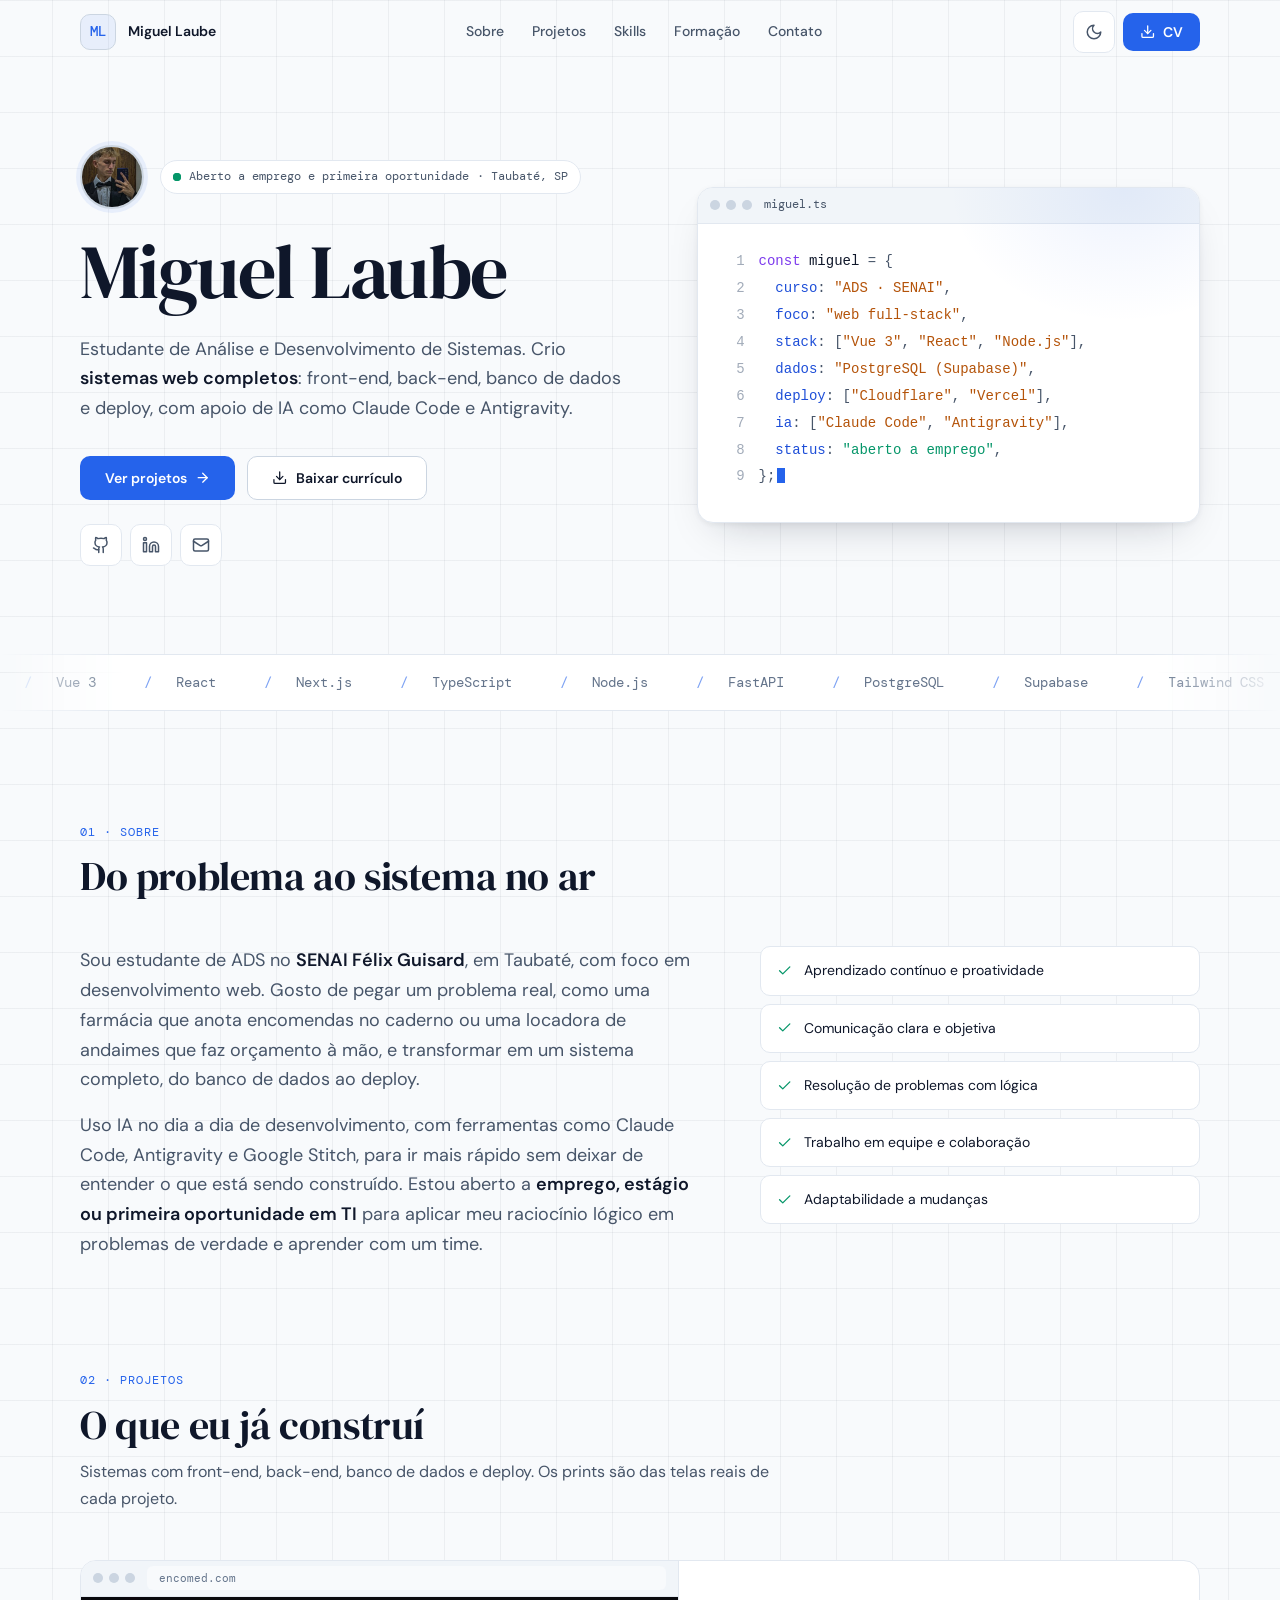
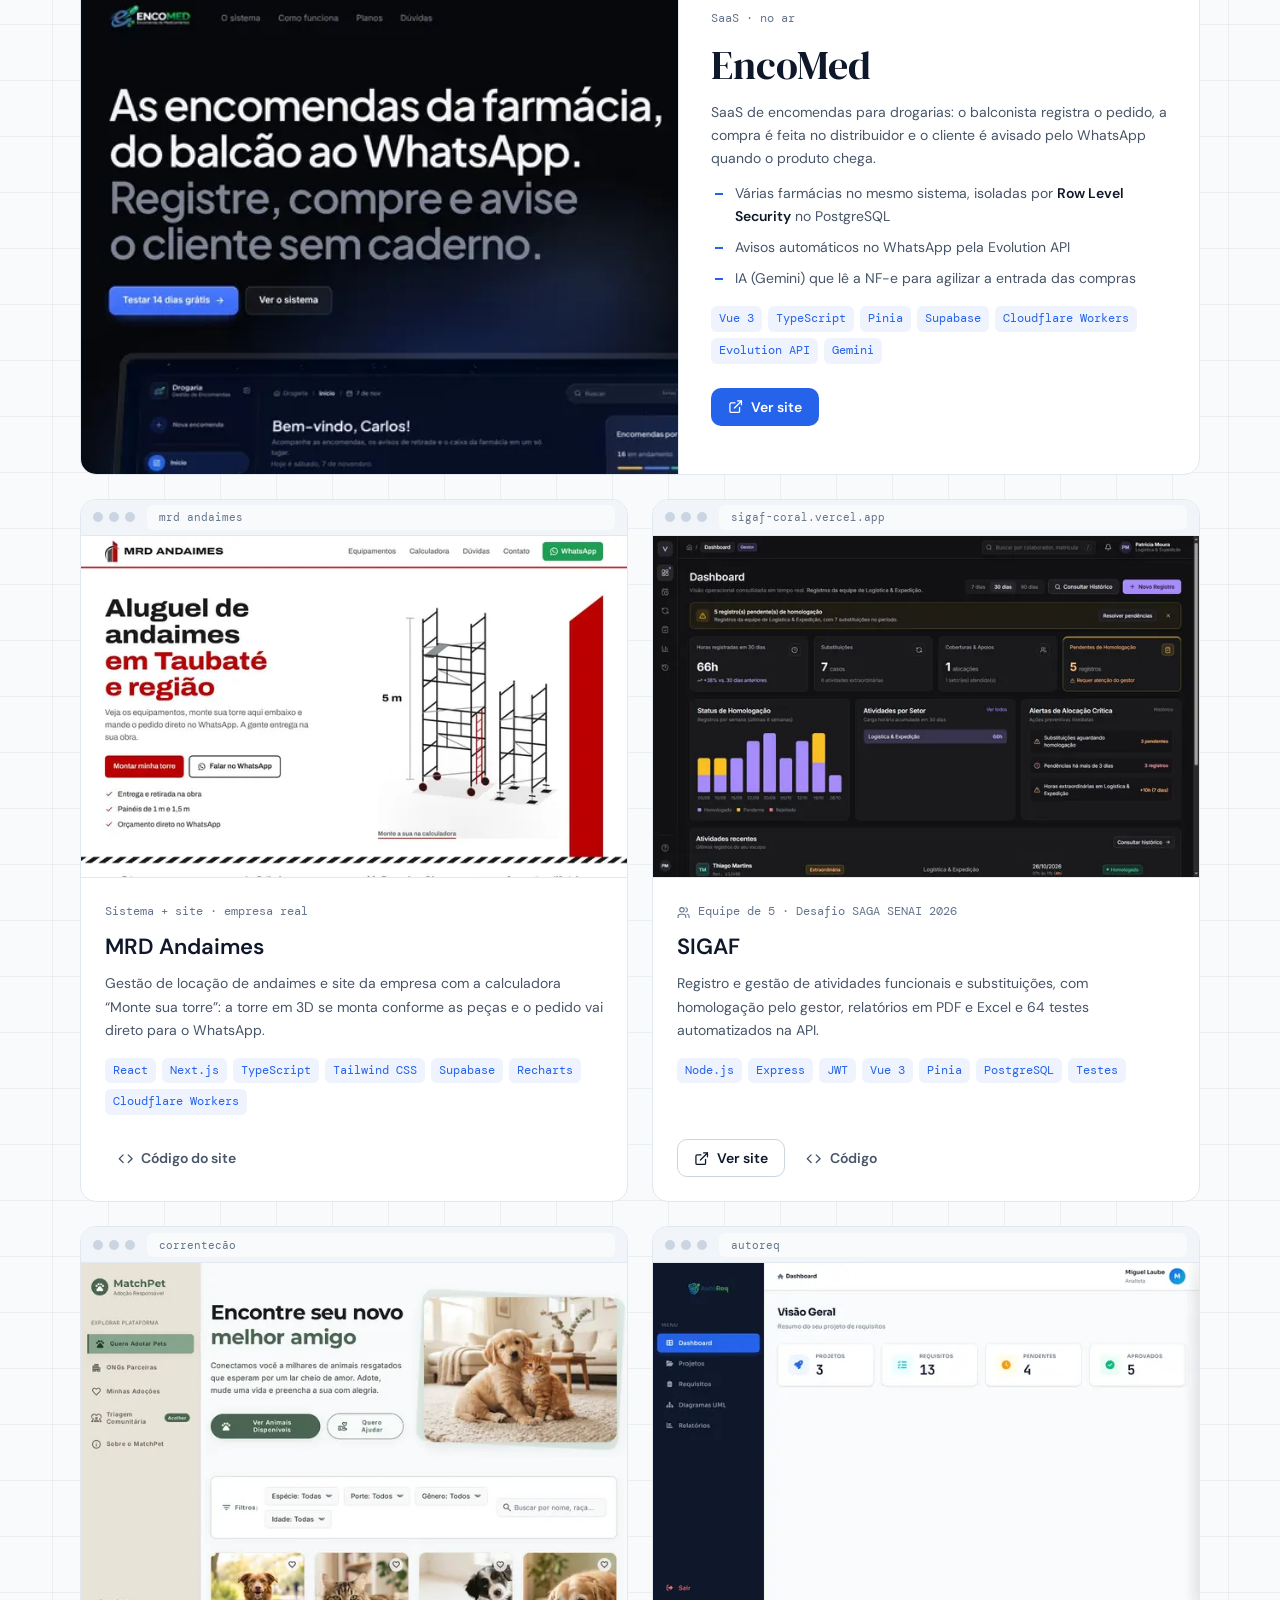
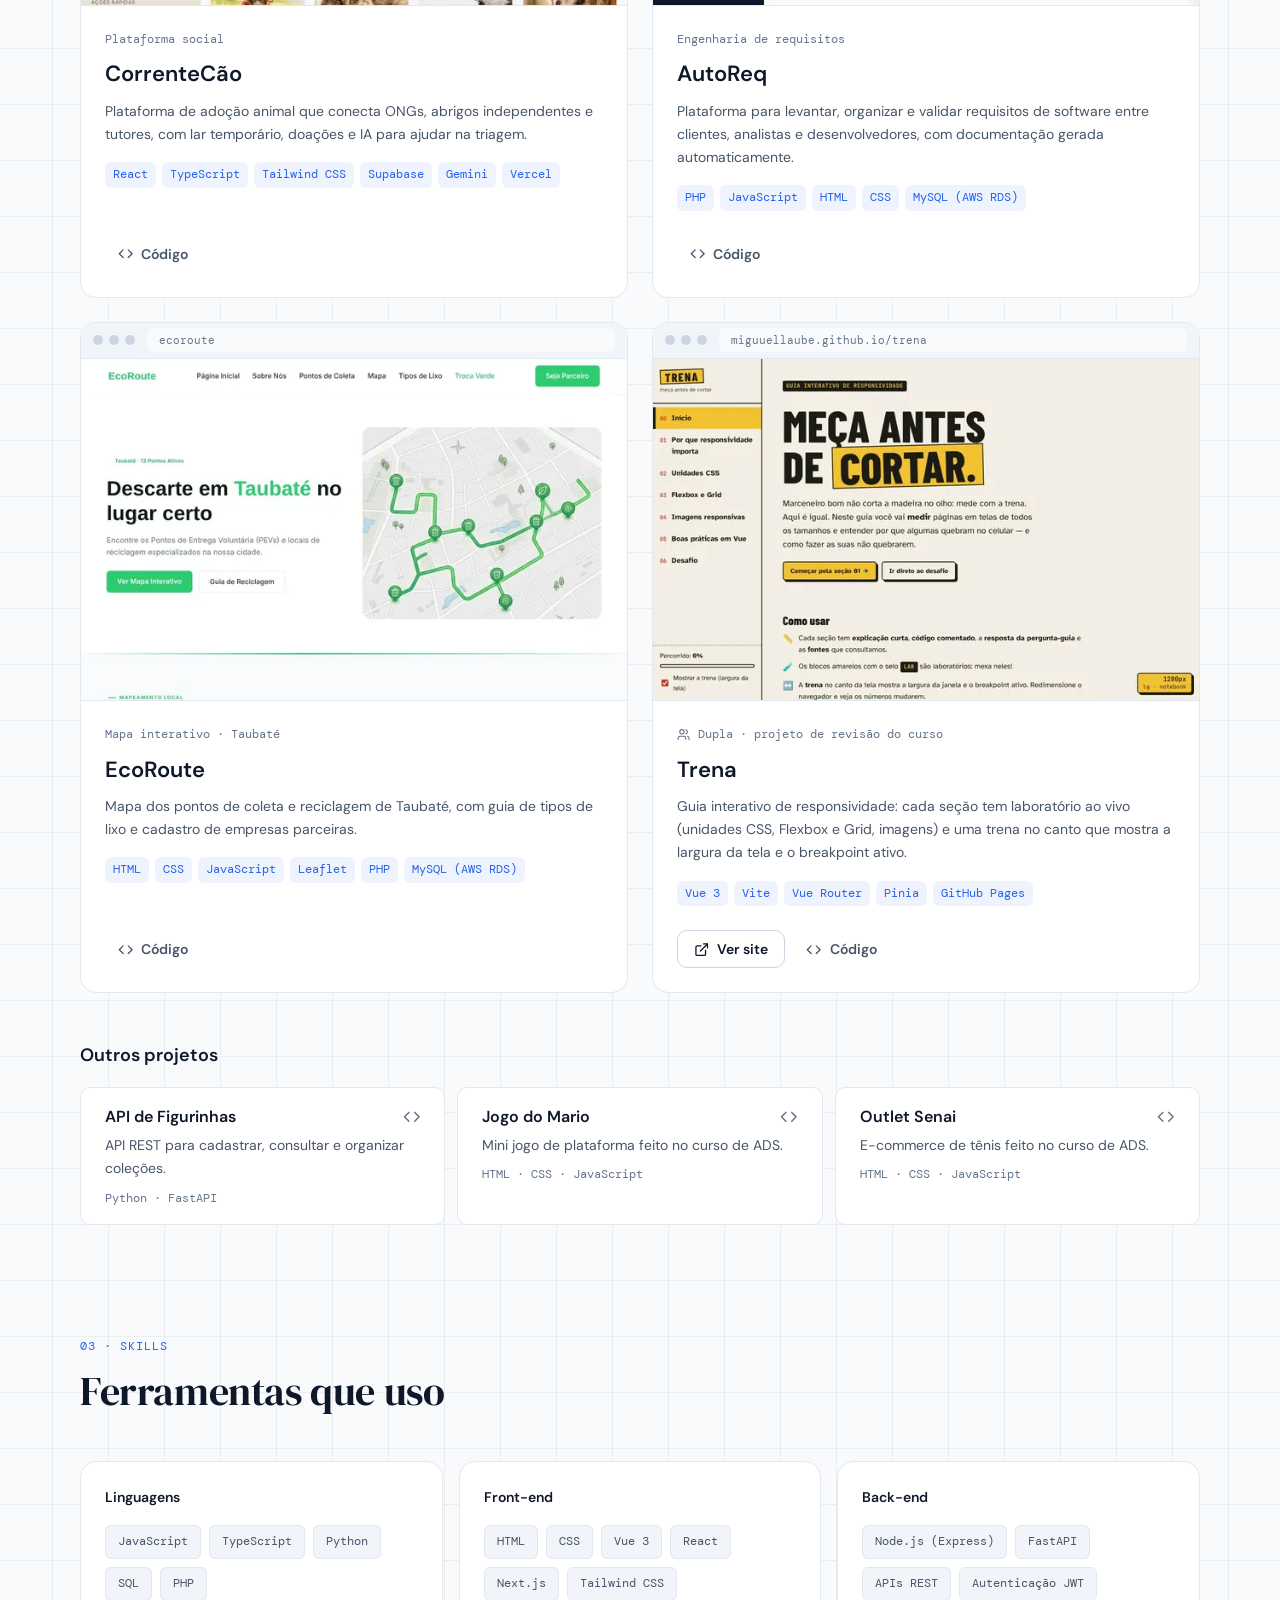
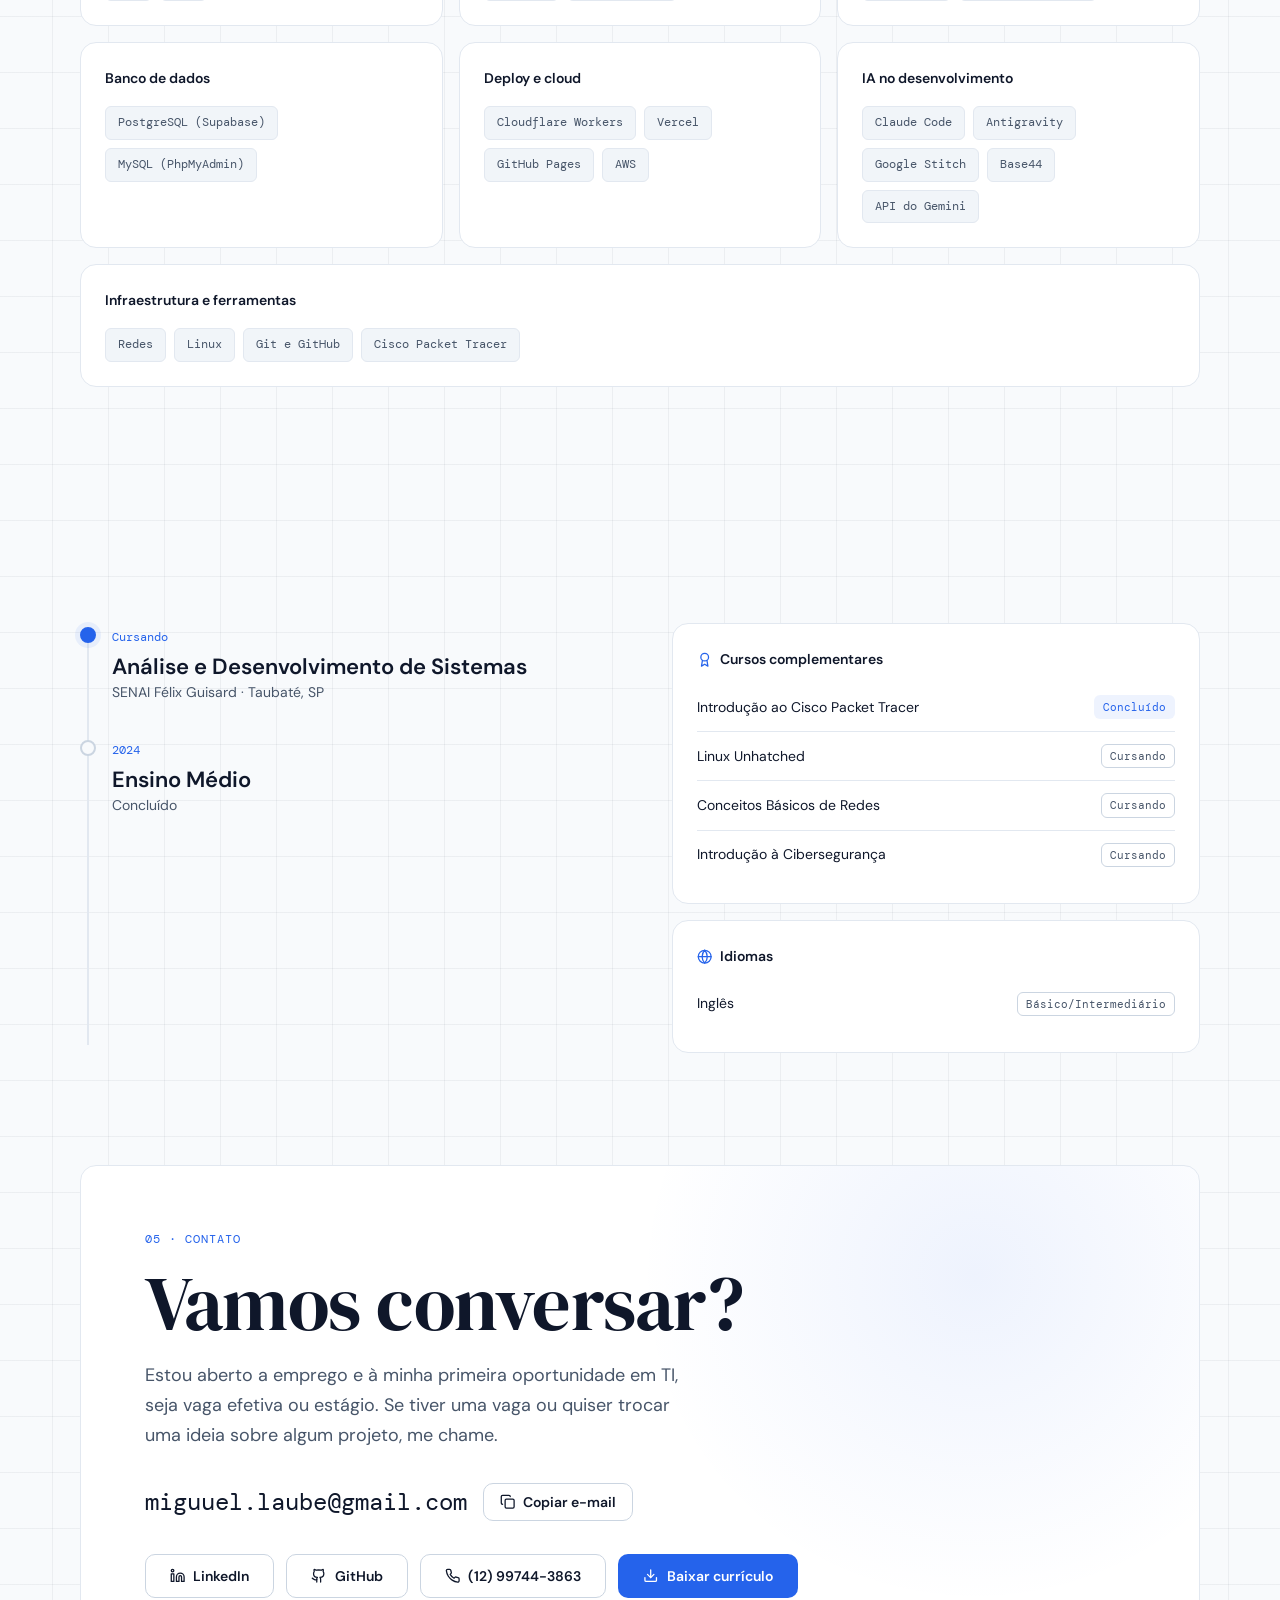
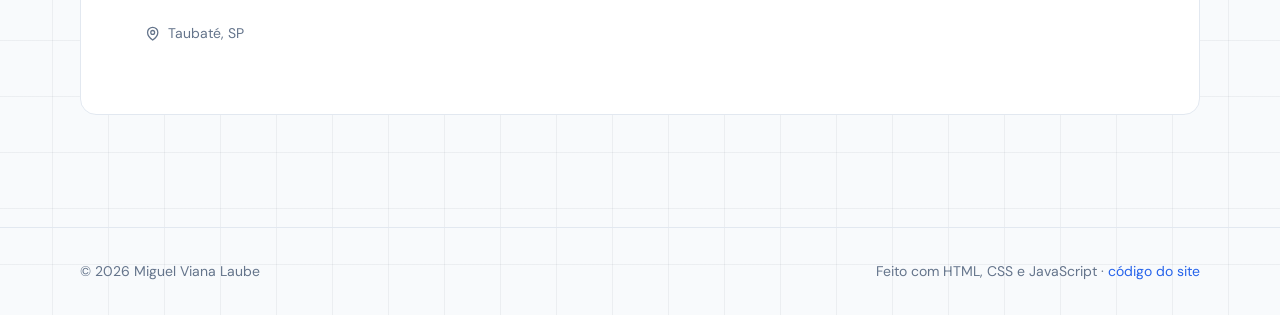
==== commit 338c6de7: "Print do dashboard do AutoReq e status "aberto a emprego" - Troca o print do AutoReq (tela de login)" ====
--- a/index.html
+++ b/index.html
@@ -11,7 +11,7 @@
   <meta property="og:type" content="website" />
   <meta property="og:title" content="Miguel Laube · Desenvolvedor Web" />
   <meta property="og:description"
-    content="Sistemas web completos: front-end, back-end, banco de dados e deploy. Buscando estágio em TI." />
+    content="Sistemas web completos: front-end, back-end, banco de dados e deploy. Aberto a estágio, emprego e primeira oportunidade em TI." />
   <meta property="og:image" content="https://miguuellaube.github.io/portifolio/assets/og.png" />
   <meta property="og:url" content="https://miguuellaube.github.io/portifolio/" />
   <meta name="twitter:card" content="summary_large_image" />
@@ -106,7 +106,7 @@
       <div class="hero__text">
         <div class="hero__id intro" style="--d:0">
           <img class="hero__photo" src="foto.jpg" width="200" height="200" alt="Foto de Miguel Laube" />
-          <p class="status"><span class="status__dot" aria-hidden="true"></span>Buscando estágio em TI<span class="status__where"> · Taubaté, SP</span></p>
+          <p class="status"><span class="status__dot" aria-hidden="true"></span>Aberto a emprego e primeira oportunidade<span class="status__where"> · Taubaté, SP</span></p>
         </div>
 
         <h1 class="hero__title intro" id="hero-title" style="--d:1">Miguel Laube</h1>
@@ -144,7 +144,7 @@
 <span class="ln">  <span class="p">dados</span>: <span class="s">"PostgreSQL (Supabase)"</span>,</span>
 <span class="ln">  <span class="p">deploy</span>: [<span class="s">"Cloudflare"</span>, <span class="s">"Vercel"</span>],</span>
 <span class="ln">  <span class="p">ia</span>: [<span class="s">"Claude Code"</span>, <span class="s">"Antigravity"</span>],</span>
-<span class="ln">  <span class="p">status</span>: <span class="s ok">"aberto a estágio"</span>,</span>
+<span class="ln">  <span class="p">status</span>: <span class="s ok">"aberto a emprego"</span>,</span>
 <span class="ln">};<span class="caret" aria-hidden="true"></span></span></code></pre>
       </figure>
     </section>
@@ -174,7 +174,7 @@
           <p>
             Uso IA no dia a dia de desenvolvimento, com ferramentas como Claude Code, Antigravity e
             Google Stitch, para ir mais rápido sem deixar de entender o que está sendo construído.
-            Procuro um <strong>estágio em TI</strong> para aplicar meu raciocínio lógico em problemas de verdade
+            Estou aberto a <strong>emprego, estágio ou primeira oportunidade em TI</strong> para aplicar meu raciocínio lógico em problemas de verdade
             e aprender com um time.
           </p>
         </div>
@@ -316,7 +316,7 @@
               <img src="assets/projetos/autoreq.webp"
                 srcset="assets/projetos/autoreq-640.webp 640w, assets/projetos/autoreq.webp 1280w"
                 sizes="(min-width: 960px) 540px, 100vw" width="1280" height="800" loading="lazy"
-                alt="Tela de login do AutoReq sobre fundo azul escuro" />
+                alt="Dashboard do AutoReq com o resumo de projetos, requisitos, pendentes e aprovados" />
             </span>
           </a>
           <div class="project__body">
@@ -501,7 +501,7 @@
       <div class="contact reveal">
         <p class="eyebrow">05 · Contato</p>
         <h2 id="contato-title">Vamos conversar?</h2>
-        <p class="contact__lead">Estou procurando estágio em TI. Se tiver uma vaga ou quiser trocar uma ideia sobre
+        <p class="contact__lead">Estou aberto a emprego e à minha primeira oportunidade em TI, seja vaga efetiva ou estágio. Se tiver uma vaga ou quiser trocar uma ideia sobre
           algum projeto, me chame.</p>
 
         <div class="contact__email">
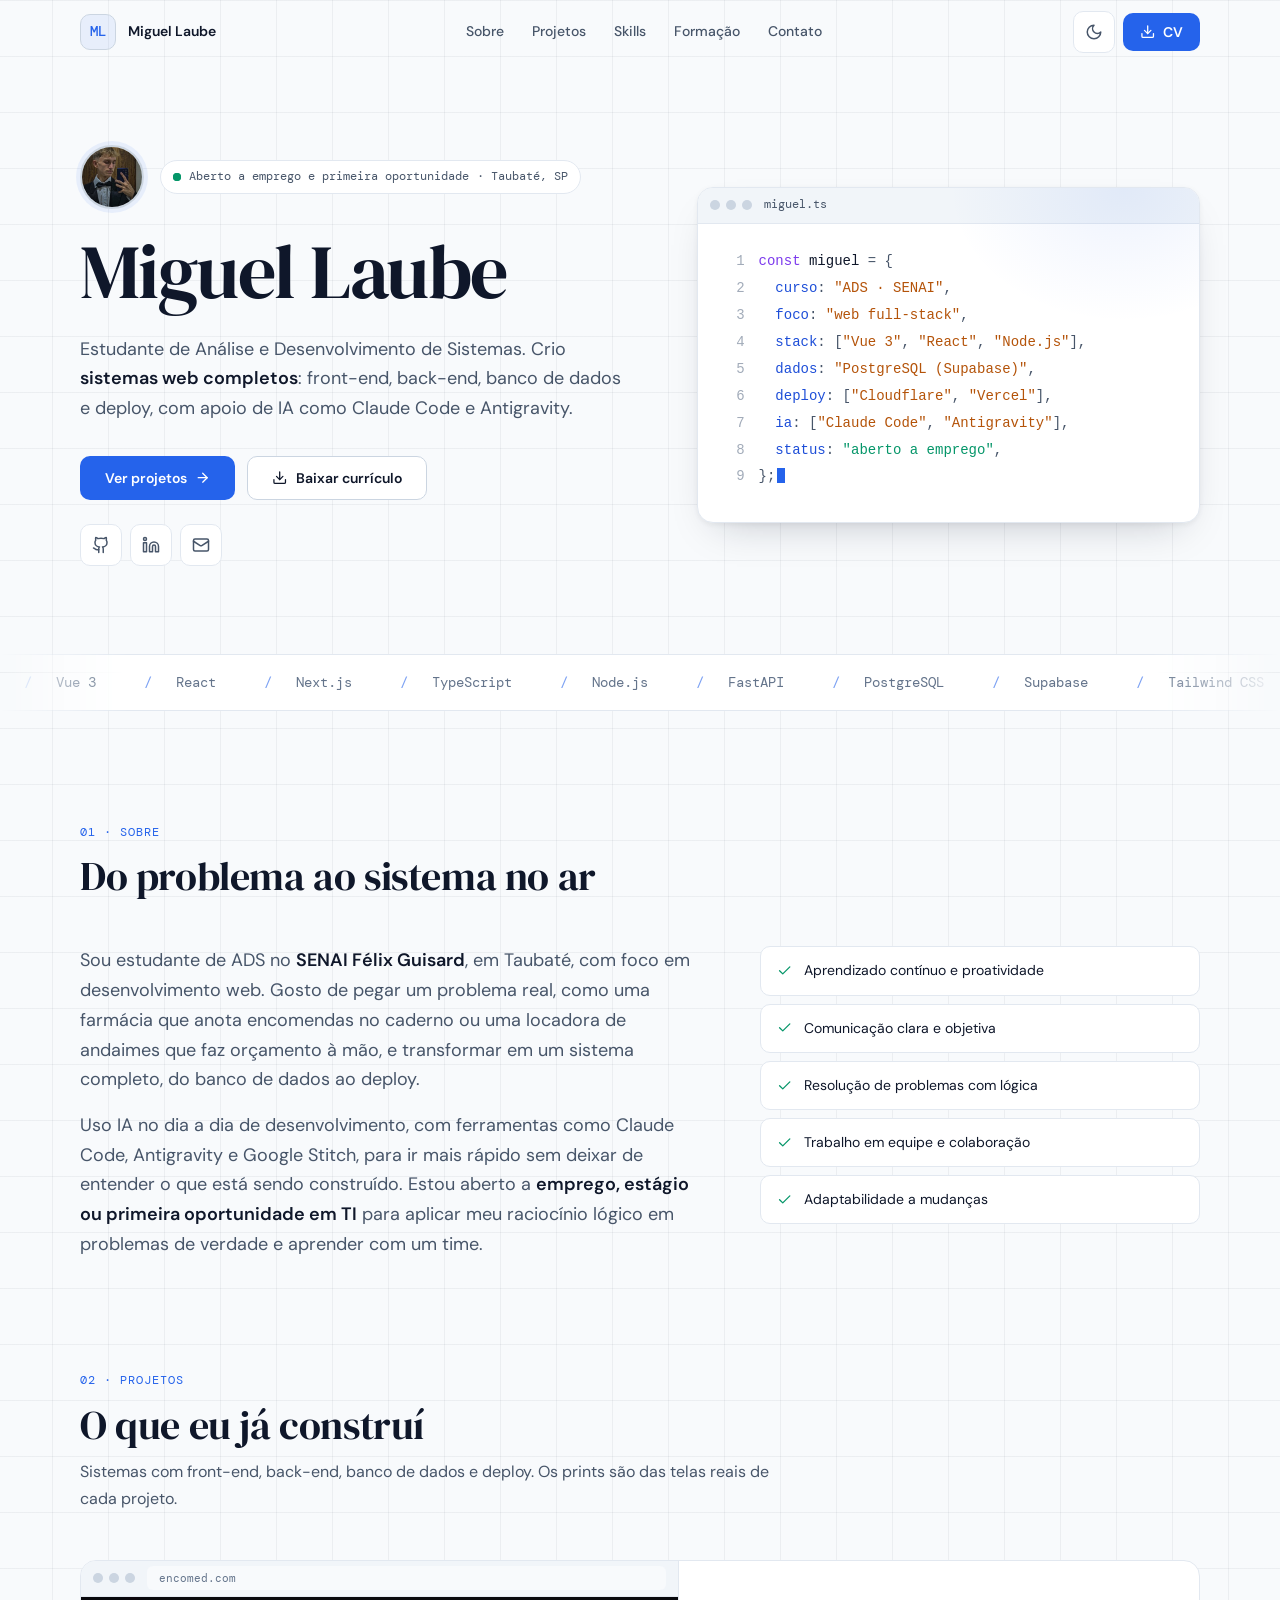
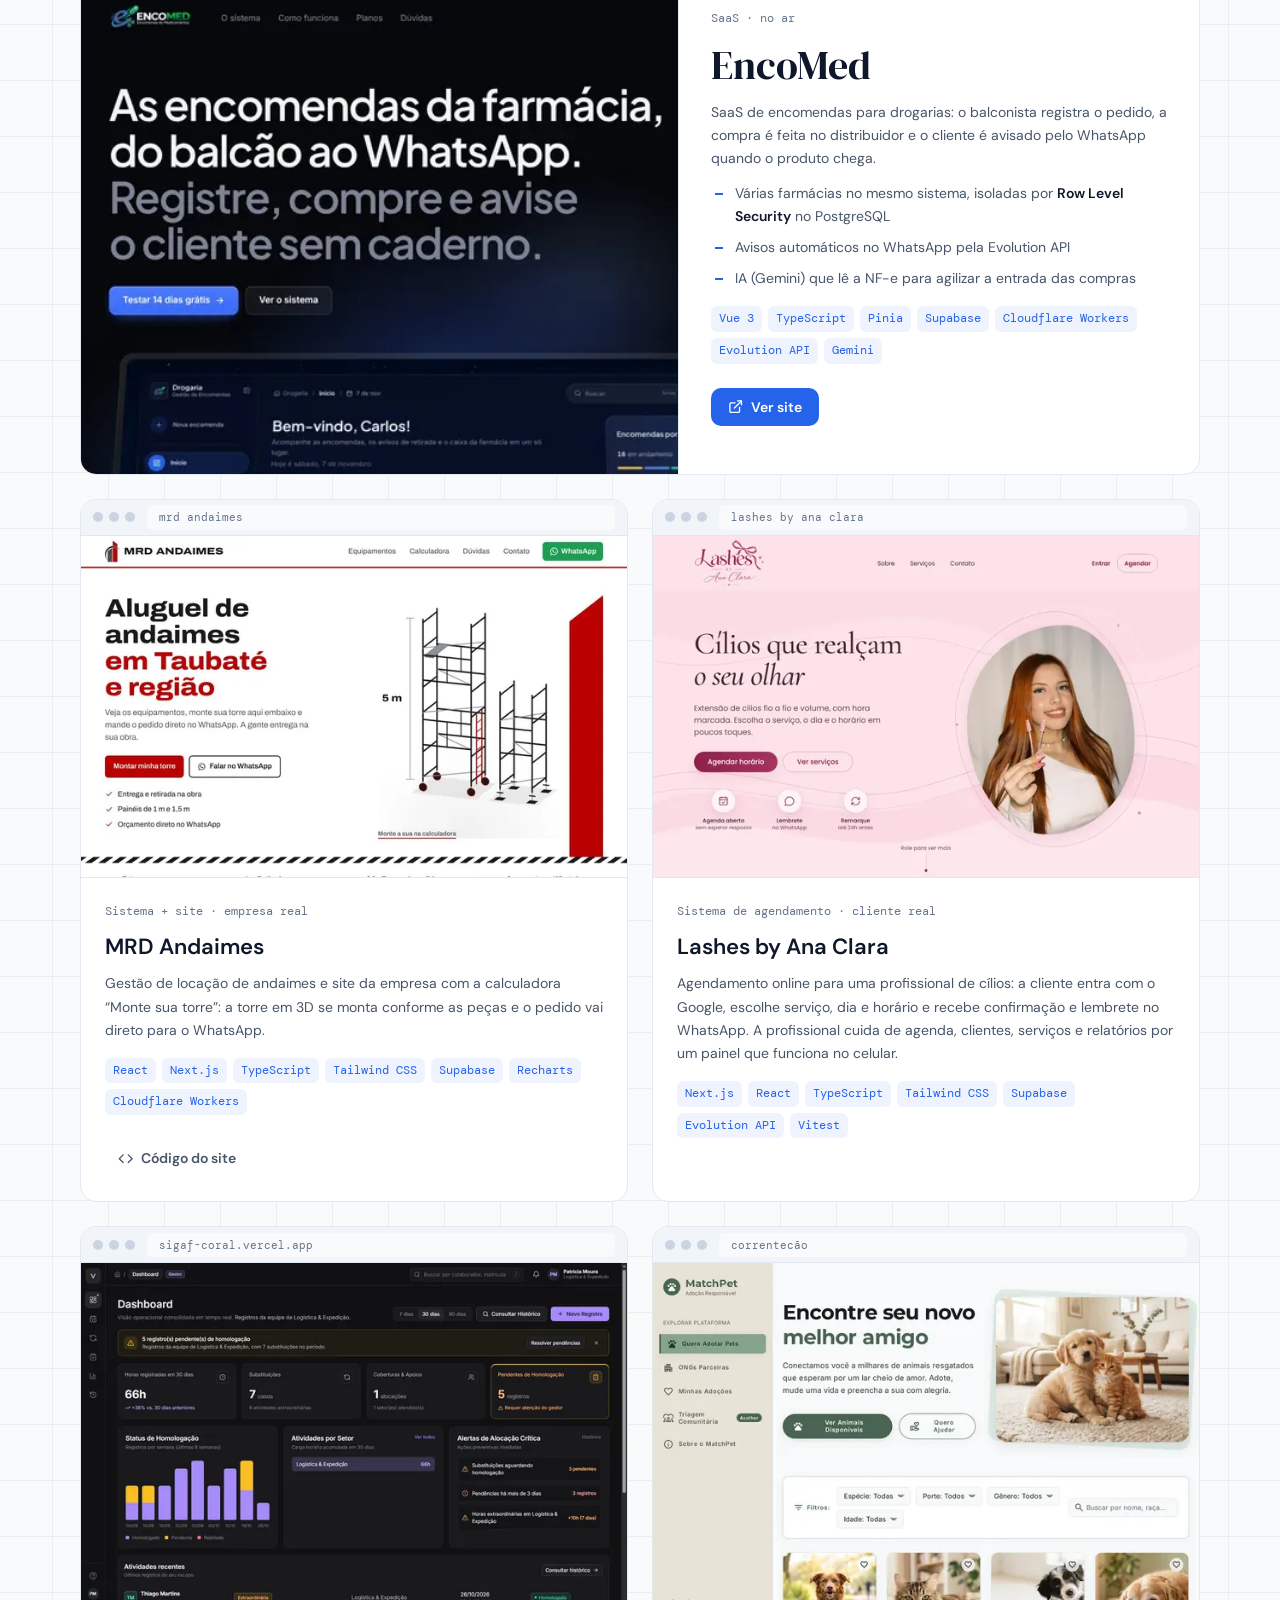
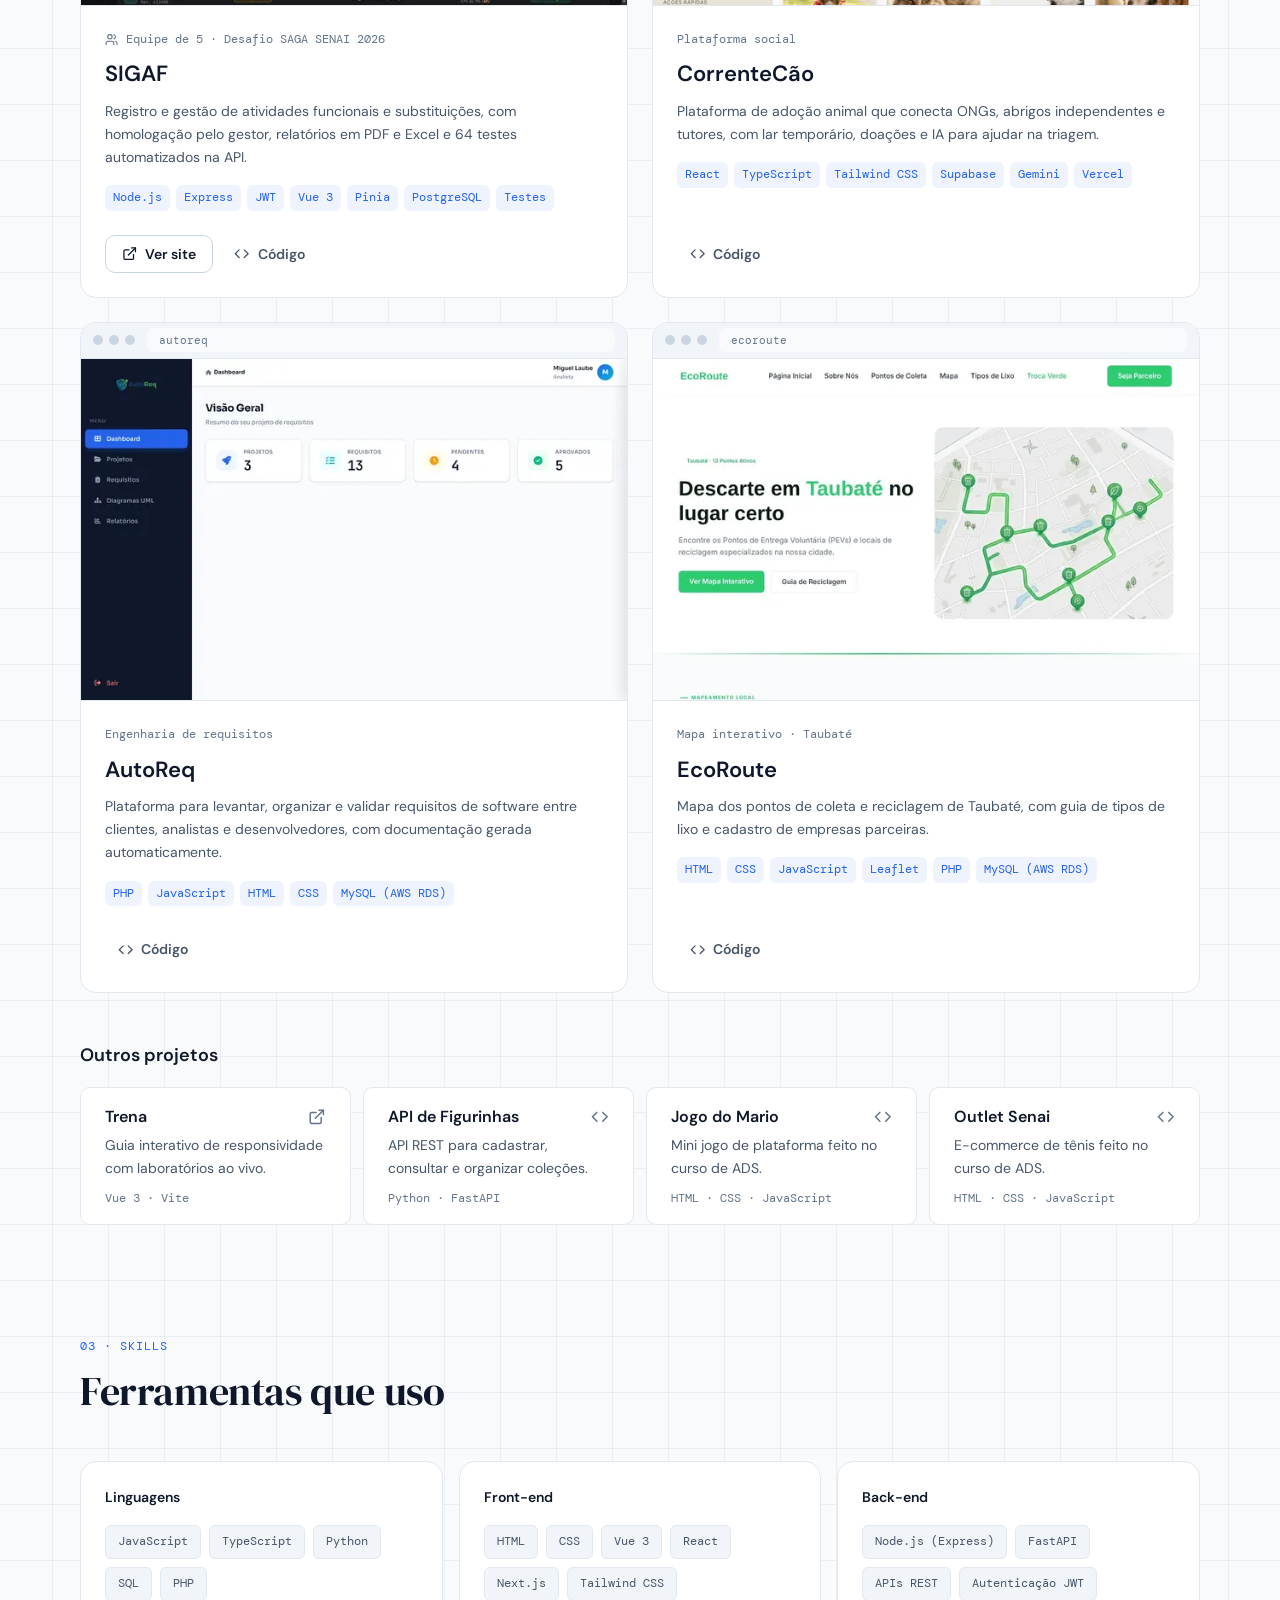
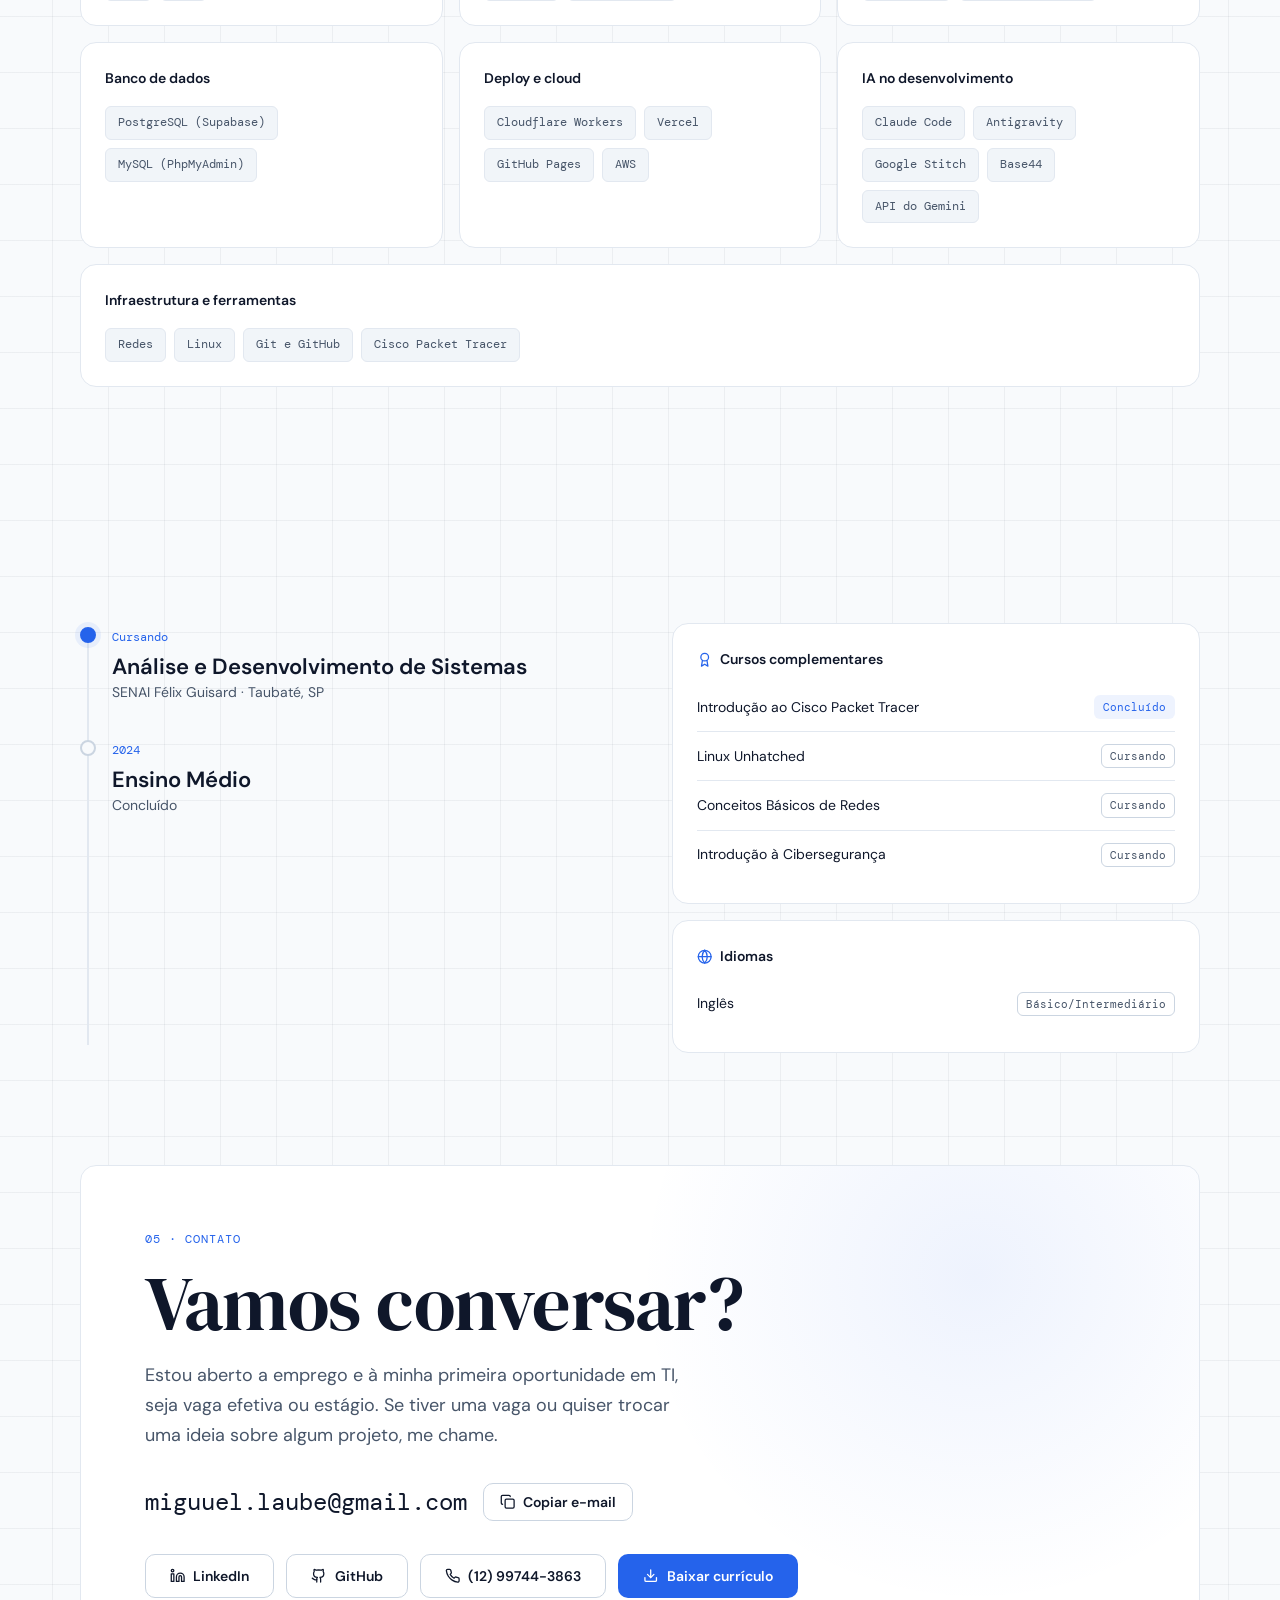
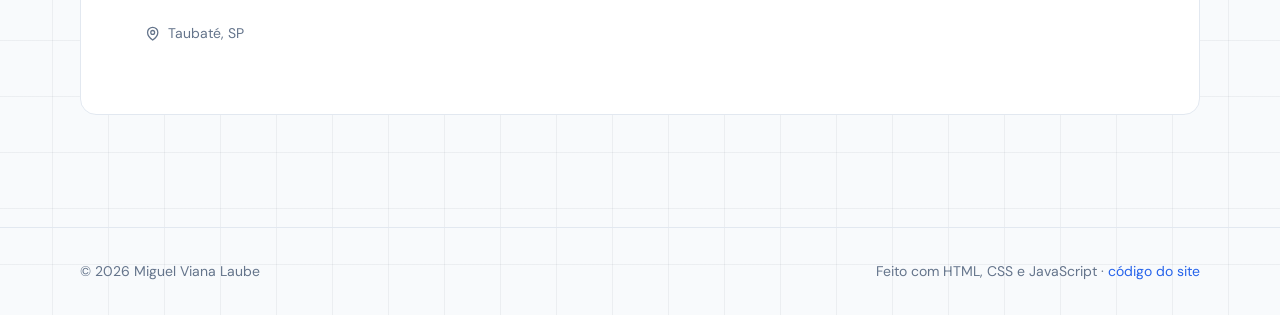
==== commit db164f79: "Adiciona o projeto Lashes by Ana Clara - Card com print do site (capturado no modo demo do próprio p" ====
--- a/index.html
+++ b/index.html
@@ -254,6 +254,29 @@
           </div>
         </article>
 
+        <!-- Lashes by Ana Clara -->
+        <article class="project reveal">
+          <div class="shot" aria-hidden="true">
+            <span class="shot__bar"><span class="dots"><i></i><i></i><i></i></span><span class="shot__url">lashes by ana clara</span></span>
+            <span class="shot__img">
+              <img src="assets/projetos/lashes.webp"
+                srcset="assets/projetos/lashes-640.webp 640w, assets/projetos/lashes.webp 1280w"
+                sizes="(min-width: 960px) 540px, 100vw" width="1280" height="800" loading="lazy"
+                alt="Site da Lashes by Ana Clara: 'Cílios que realçam o seu olhar', com botão de agendar horário" />
+            </span>
+          </div>
+          <div class="project__body">
+            <p class="project__kind">Sistema de agendamento · cliente real</p>
+            <h3>Lashes by Ana Clara</h3>
+            <p class="project__desc">Agendamento online para uma profissional de cílios: a cliente entra com o Google,
+              escolhe serviço, dia e horário e recebe confirmação e lembrete no WhatsApp. A profissional cuida de agenda,
+              clientes, serviços e relatórios por um painel que funciona no celular.</p>
+            <ul class="tags" aria-label="Tecnologias">
+              <li>Next.js</li><li>React</li><li>TypeScript</li><li>Tailwind CSS</li><li>Supabase</li><li>Evolution API</li><li>Vitest</li>
+            </ul>
+          </div>
+        </article>
+
         <!-- SIGAF -->
         <article class="project reveal">
           <a class="shot" href="https://sigaf-coral.vercel.app" target="_blank" rel="noopener" tabindex="-1" aria-hidden="true">
@@ -359,40 +382,19 @@
             </div>
           </div>
         </article>
-
-        <!-- Trena -->
-        <article class="project reveal">
-          <a class="shot" href="https://miguuellaube.github.io/trena/" target="_blank" rel="noopener" tabindex="-1" aria-hidden="true">
-            <span class="shot__bar"><span class="dots"><i></i><i></i><i></i></span><span class="shot__url">miguuellaube.github.io/trena</span></span>
-            <span class="shot__img">
-              <img src="assets/projetos/trena.webp"
-                srcset="assets/projetos/trena-640.webp 640w, assets/projetos/trena.webp 1280w"
-                sizes="(min-width: 960px) 540px, 100vw" width="1280" height="800" loading="lazy"
-                alt="Página inicial do Trena: 'Meça antes de cortar', guia de responsividade com menu de seções" />
-            </span>
-          </a>
-          <div class="project__body">
-            <p class="project__kind"><svg class="icon" aria-hidden="true"><use href="#i-users" /></svg> Dupla · projeto de revisão do curso</p>
-            <h3>Trena</h3>
-            <p class="project__desc">Guia interativo de responsividade: cada seção tem laboratório ao vivo (unidades CSS,
-              Flexbox e Grid, imagens) e uma trena no canto que mostra a largura da tela e o breakpoint ativo.</p>
-            <ul class="tags" aria-label="Tecnologias">
-              <li>Vue 3</li><li>Vite</li><li>Vue Router</li><li>Pinia</li><li>GitHub Pages</li>
-            </ul>
-            <div class="project__links">
-              <a class="btn btn--secondary btn--sm" href="https://miguuellaube.github.io/trena/" target="_blank" rel="noopener">
-                <svg class="icon" aria-hidden="true"><use href="#i-external" /></svg> Ver site</a>
-              <a class="btn btn--quiet btn--sm" href="https://github.com/MiguuelLaube/trena" target="_blank" rel="noopener">
-                <svg class="icon" aria-hidden="true"><use href="#i-code" /></svg> Código</a>
-            </div>
-          </div>
-        </article>
       </div>
 
       <!-- Outros -->
       <div class="others reveal">
         <h3 class="others__title">Outros projetos</h3>
         <ul class="others__list">
+          <li>
+            <a href="https://miguuellaube.github.io/trena/" target="_blank" rel="noopener">
+              <span class="others__name">Trena <svg class="icon" aria-hidden="true"><use href="#i-external" /></svg></span>
+              <span class="others__desc">Guia interativo de responsividade com laboratórios ao vivo.</span>
+              <span class="others__tech">Vue 3 · Vite</span>
+            </a>
+          </li>
           <li>
             <a href="https://github.com/MiguuelLaube/API-de-figurinhas" target="_blank" rel="noopener">
               <span class="others__name">API de Figurinhas <svg class="icon" aria-hidden="true"><use href="#i-code" /></svg></span>
--- a/style.css
+++ b/style.css
@@ -1104,9 +1104,15 @@
   color: var(--text-3);
 }
 
-@media (min-width: 720px) {
+@media (min-width: 600px) {
   .others__list {
-    grid-template-columns: repeat(3, 1fr);
+    grid-template-columns: repeat(2, 1fr);
+  }
+}
+
+@media (min-width: 1000px) {
+  .others__list {
+    grid-template-columns: repeat(4, 1fr);
   }
 }
 
